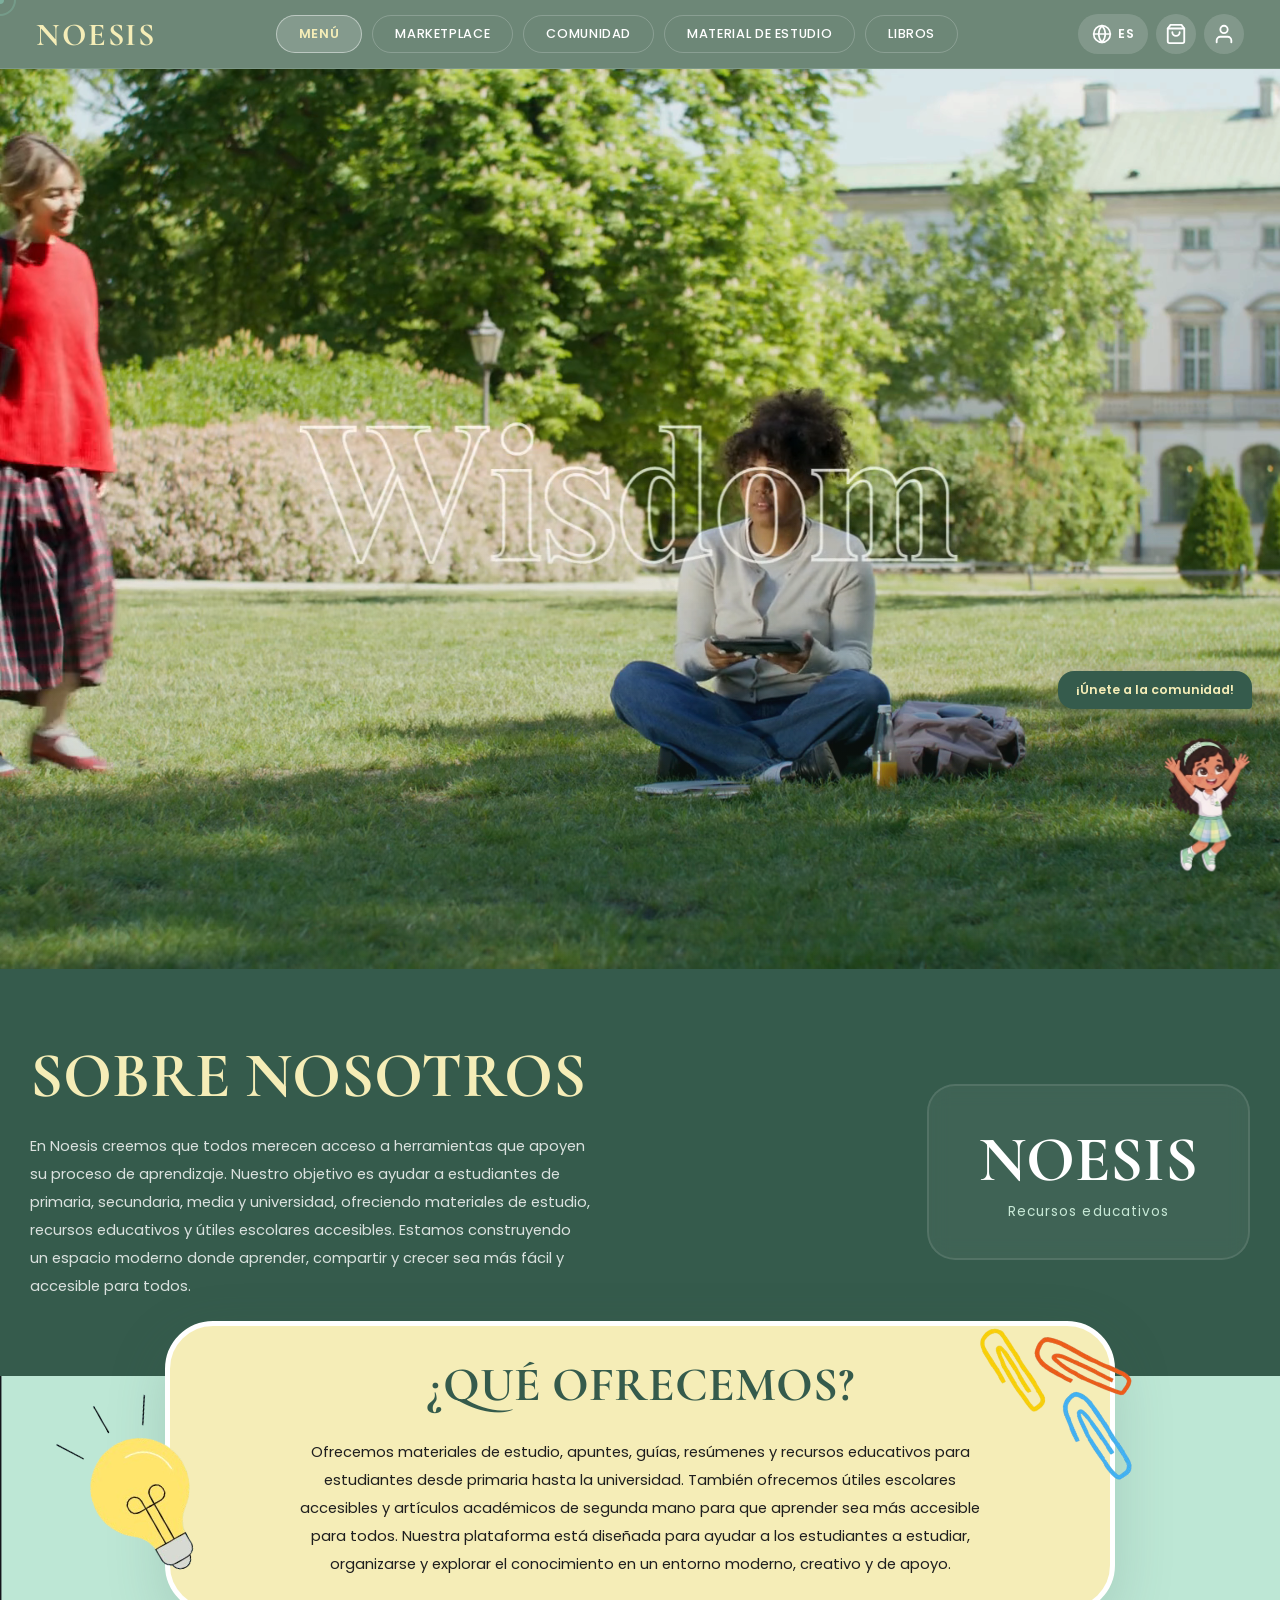
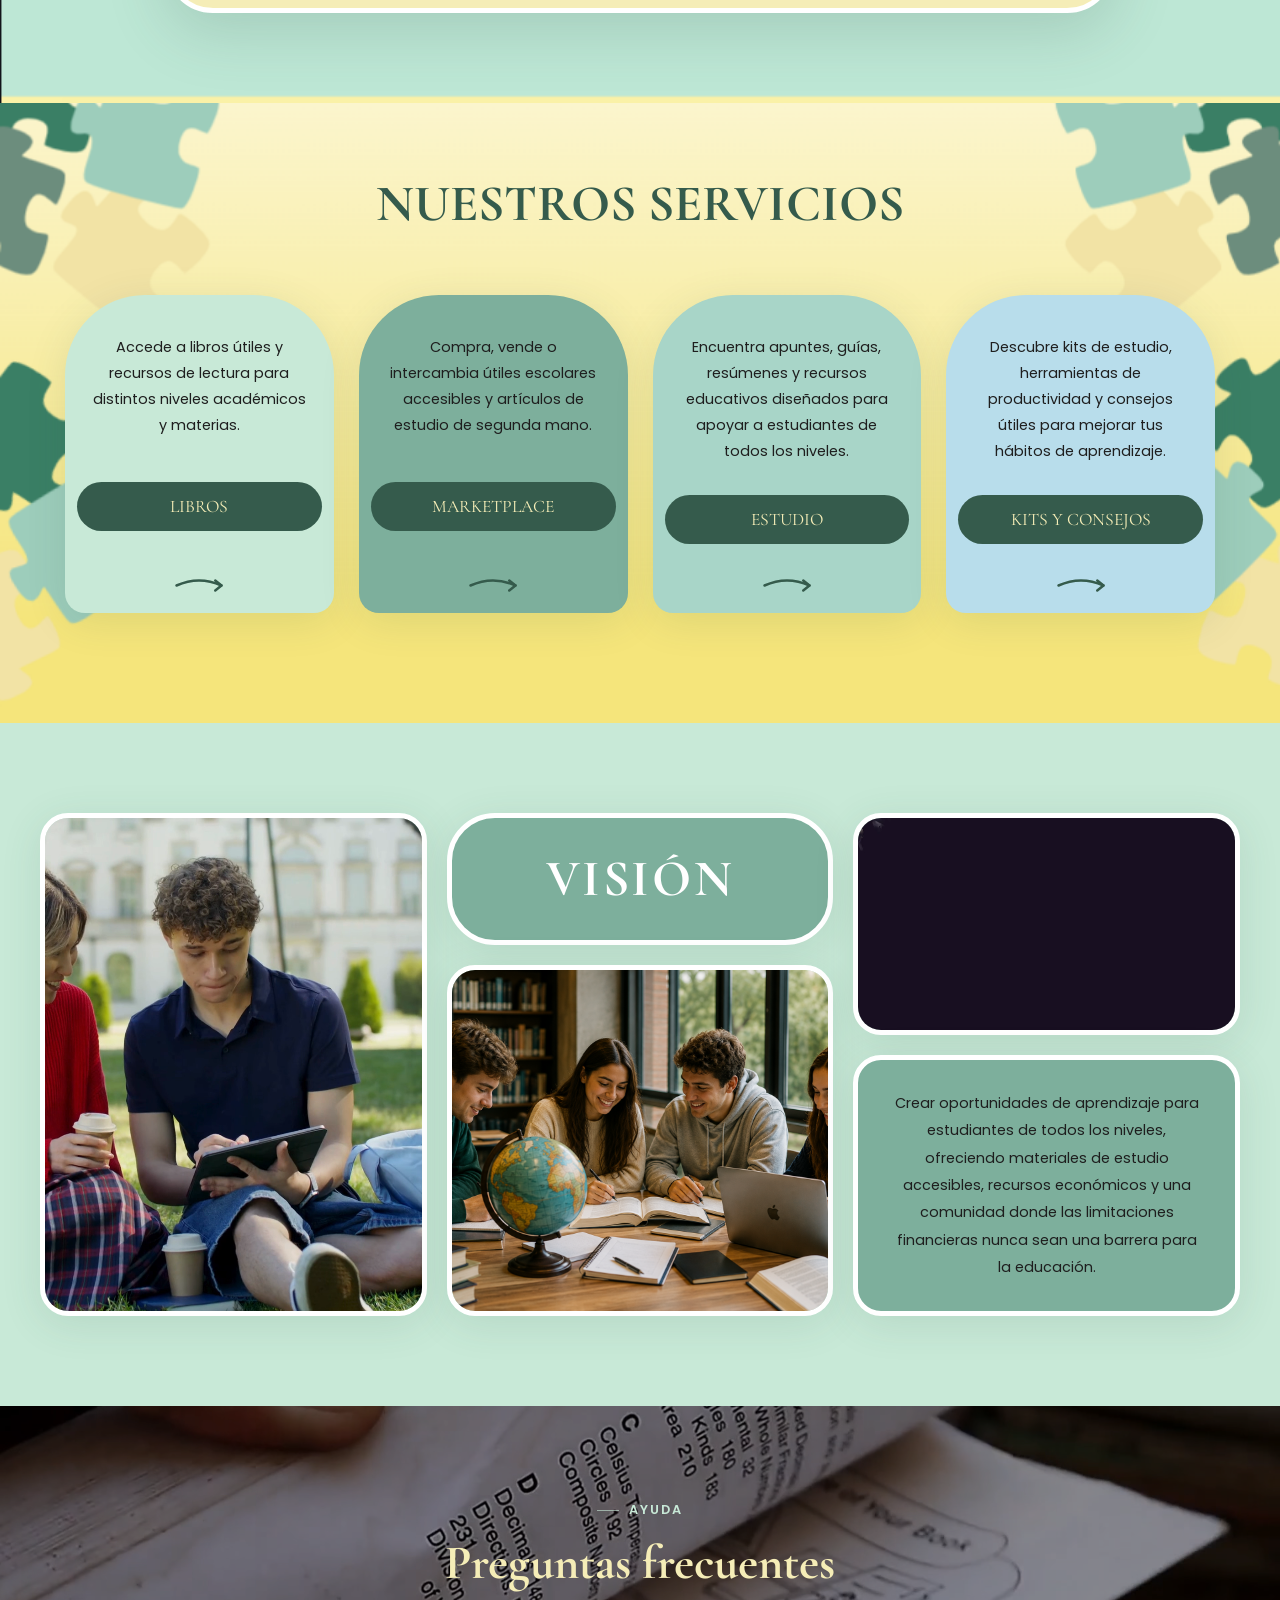
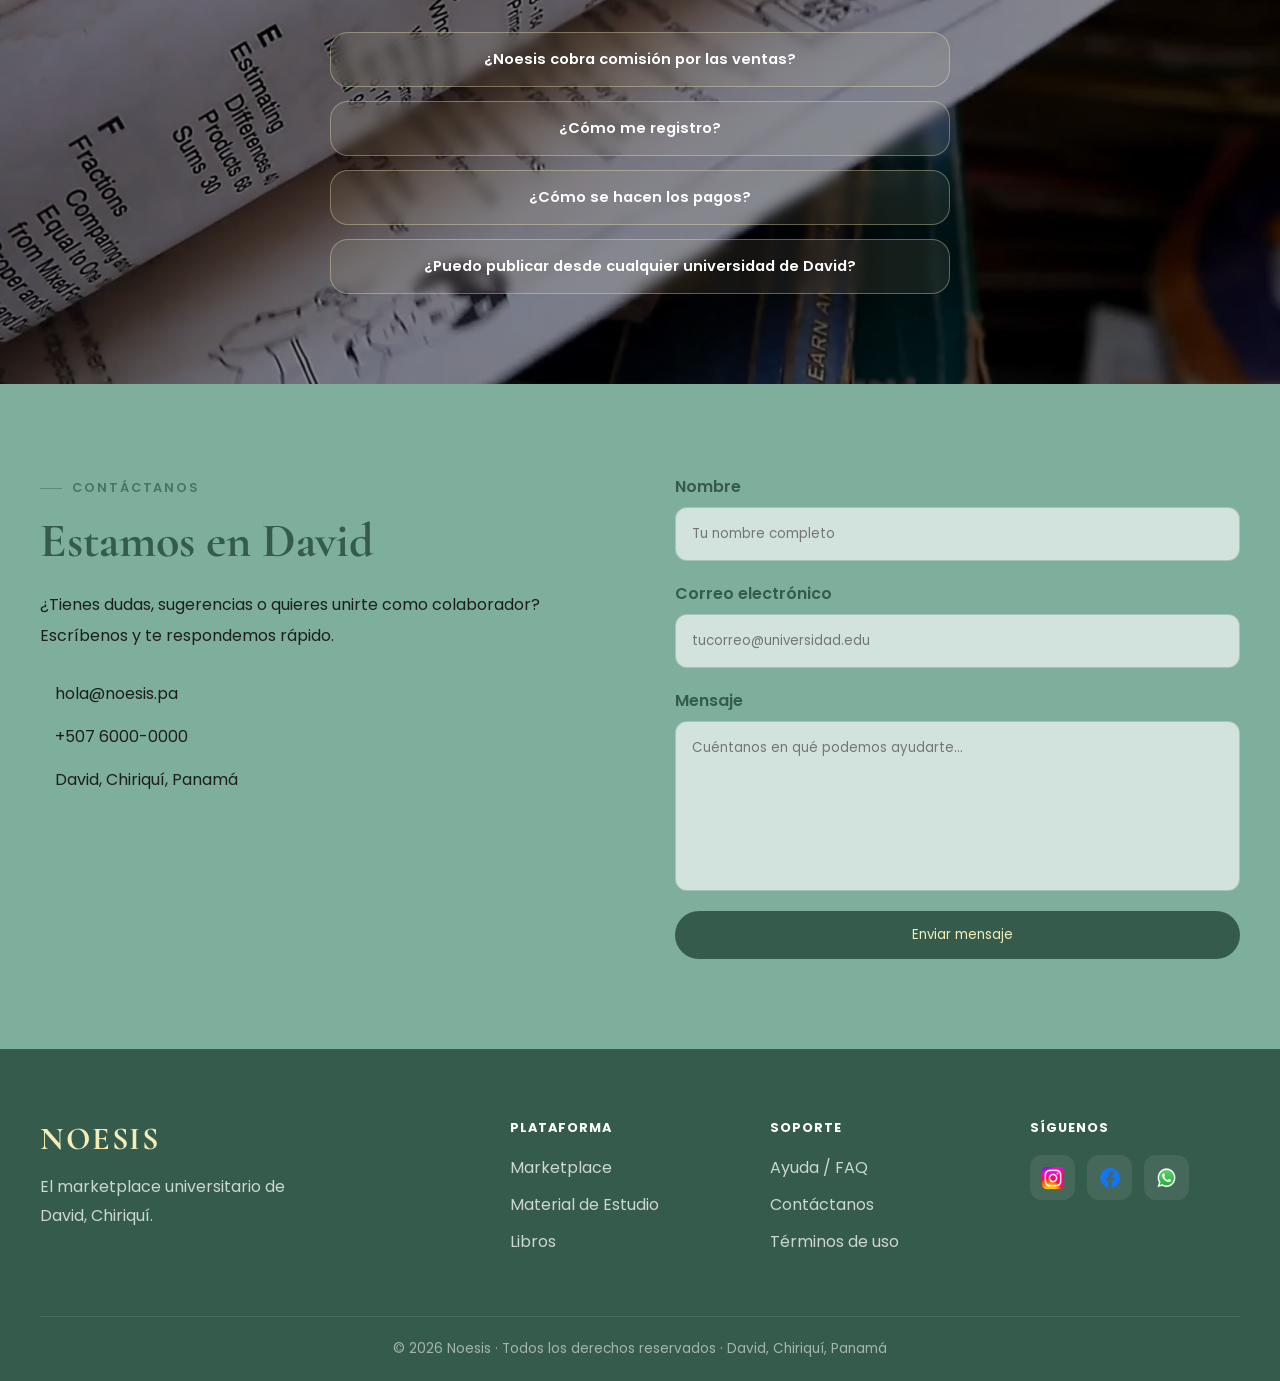
==== index.html @ 4f6de13a "Swap English and Spanish video sources in index.html" ====
<!DOCTYPE html>
<html lang="es">
<head>
<meta charset="utf-8"/>
<meta content="width=device-width, initial-scale=1.0" name="viewport"/>
<title>Noesis — Educational Resources</title>
<link rel="icon" type="image/png" href="IMG/favicon.png"/>
<link href="https://fonts.googleapis.com" rel="preconnect"/>
<link crossorigin="" href="https://fonts.gstatic.com" rel="preconnect"/>
<link href="https://fonts.googleapis.com/css2?family=Cormorant+Garamond:ital,wght@0,300;0,400;0,600;0,700;1,400&amp;family=Poppins:wght@300;400;500;600&amp;display=swap" rel="stylesheet"/>
<link href="index.css" rel="stylesheet"/>
<link rel="stylesheet" href="https://cdnjs.cloudflare.com/ajax/libs/font-awesome/6.5.0/css/all.min.css"/>
</head>
<body>
<!-- =============================================
CURSOR PERSONALIZADO (punto que sigue al mouse)
============================================= -->
<div class="cursor" id="cursor"></div>
<div class="cursor-follower" id="cursorFollower"></div>
<nav class="navbar" id="navbar">
<div class="nav-inner">
<div class="nav-logo">NOESIS</div>
<div class="nav-links" id="navLinks">
<a class="nav-link active" data-i18n="nav_menu" href="index.html">MENÚ</a>
<a class="nav-link" data-i18n="nav_market" href="marketplace.html">MARKETPLACE</a>
<a class="nav-link" data-i18n="nav_community" href="comunidad.html">COMUNIDAD</a>
<a class="nav-link" data-i18n="nav_Material" href="Study.html">MATERIAL DE ESTUDIO</a>
<a class="nav-link" data-i18n="nav_books" href="Books.html">LIBROS</a>
</div>
<div class="nav-icons">
<!-- Selector de idioma -->
<div class="lang-switcher" id="langSwitcher">
<button aria-expanded="false" aria-label="Seleccionar idioma" class="nav-icon-btn lang-btn" id="langBtn">
<svg fill="none" height="20" stroke="currentColor" stroke-linecap="round" stroke-linejoin="round" stroke-width="2" viewBox="0 0 24 24" width="20">
<circle cx="12" cy="12" r="10"></circle>
<line x1="2" x2="22" y1="12" y2="12"></line>
<path d="M12 2a15.3 15.3 0 0 1 4 10 15.3 15.3 0 0 1-4 10 15.3 15.3 0 0 1-4-10 15.3 15.3 0 0 1 4-10z"></path>
</svg>
<span id="langCurrent">ES</span>
</button>

<div class="lang-dropdown" id="langDropdown">
<button class="lang-option active" data-lang="es" type="button">🇪🇸 Español</button>
<button class="lang-option" data-lang="en" type="button">🇬🇧 English</button>
</div>
</div>
<div class="cart-switcher" id="cartSwitcher">
<button aria-expanded="false" aria-label="Cart" class="nav-icon-btn cart-btn" id="cartBtn">
<svg fill="none" height="22" stroke="currentColor" stroke-linecap="round" stroke-linejoin="round" stroke-width="2" viewbox="0 0 24 24" width="22"><path d="M6 2L3 6v14a2 2 0 002 2h14a2 2 0 002-2V6l-3-4z"></path><line x1="3" x2="21" y1="6" y2="6"></line><path d="M16 10a4 4 0 01-8 0"></path></svg>
<span class="cart-badge" id="cartBadge">0</span>
</button>
<div class="cart-dropdown" id="cartDropdown">
<div class="cart-header">
<h3 data-i18n="cart_title">Tu carrito</h3>
<button aria-label="Cerrar carrito" class="cart-close" id="cartClose" type="button">&times;</button>
</div>
<div class="cart-items" id="cartItems">
<!-- Ítems del carrito inyectados por JS -->
</div>
<div class="cart-empty" id="cartEmpty">
<img src="IMG/mascot-thinking.png" alt=""/>
<p data-i18n="cart_empty_msg">Tu carrito está vacío</p>
</div>
<div class="cart-footer" id="cartFooter">
<div class="cart-total-row">
<span data-i18n="cart_total">Total</span>
<span id="cartTotalAmount">B/. 0.00</span>
</div>
<button class="cart-checkout-btn" id="cartCheckoutBtn" type="button" data-i18n="cart_checkout">Finalizar compra</button>
<button class="cart-clear-btn" id="cartClearBtn" type="button" data-i18n="cart_clear">Vaciar carrito</button>
</div>
</div>
</div>
<a aria-label="User" class="nav-icon-btn" href="login.html" id="userNavBtn">
<svg fill="none" height="22" stroke="currentColor" stroke-linecap="round" stroke-linejoin="round" stroke-width="2" viewbox="0 0 24 24" width="22"><path d="M20 21v-2a4 4 0 00-4-4H8a4 4 0 00-4 4v2"></path><circle cx="12" cy="7" r="4"></circle></svg>
</a>
<button aria-label="Menu" aria-expanded="false" aria-controls="navLinks" class="hamburger" id="hamburger">
<span></span>
<span></span>
<span></span>
</button>
</div>
</div>
</nav>
<section class="hero">
<div class="hero-image-wrap">
<!-- Video de introducción del hero: cambia según el idioma activo.
     ES: usa el archivo indicado en data-video-es.
     EN: coloca aquí tu video en inglés (mismo tamaño/proporción)
         y reemplaza la ruta de data-video-en por su nombre real. -->
<video autoplay="" class="hero.img" loop="" muted="" playsinline="" id="heroVideo" data-video-es="VID/Noesis-intro-interfaz.webm" data-video-en="VID/Noesis-intro-interfaz-EN.webm">
<source id="heroVideoSource" src="VID/Noesis-intro-interfaz.webm" type="video/webm"/>
</video>
<div class="hero-overlay"></div>
</div>
</section>
<section class="about fade-in-section">
<div class="about-inner">
<div class="about-left">
<h2 class="about-title" data-i18n="about_title">ABOUT US</h2>
<p class="about-text" data-i18n="about_text">
          At Noesis, we believe everyone deserves access to tools that support their learning journey.
          Our goal is to help students from elementary, middle school, high school, and university by
          providing study materials, educational resources, and affordable school supplies. We are
          building a modern space where learning, sharing, and growing become easier and more
          accessible for everyone.
        </p>
</div>
<div class="about-right">
<div class="about-badge">
<span class="badge-logo">NOESIS</span>
<span class="badge-sub" data-i18n="about_badge_sub">Educational resources</span>
</div>
</div>
</div>
</section>
<section class="offer fade-in-section">
<div class="offer-card">
<img alt="FocoIndexPrincipal" class="offer-deco offer-deco--left" src="Foco.png"/>
<img alt="LibroIndexPrincipal" class="offer-deco offer-deco--right" src="Clips.png"/>
<h2 class="offer-title" data-i18n="offer_title">WHAT WE OFFER?</h2>
<p class="offer-text" data-i18n="offer_text">
        We offer study materials, notes, guides, summaries, and educational resources for students
        from elementary school to university. We also provide affordable school supplies and
        second-hand academic items to make learning more accessible for everyone. Our platform is
        designed to help students study, stay organized, and explore knowledge in a modern, creative,
        and supportive environment.
      </p>
</div>
</section>
<section class="services fade-in-section">
<img alt="" class="puzzle puzzle--left" src="icons/puzzle-left.png"/>
<img alt="" class="puzzle puzzle--right" src="icons/puzzle-right.png"/>
<h2 class="services-title" data-i18n="services_title">OUR SERVICES</h2>
<div class="services-grid">
<div class="service-card service-card--1">
<div class="service-body">
<p data-i18n="service1_text">Access useful books and reading resources for different academic levels and subjects.</p>
</div>
<div class="service-label" data-i18n="service1_label">BOOKS</div>
<div class="service-arrow">
<svg fill="none" viewbox="0 0 40 20" xmlns="http://www.w3.org/2000/svg">
<path d="M2 10 Q20 2 38 10" fill="none" stroke="#355B4C" stroke-linecap="round" stroke-width="2"></path>
<path d="M33 6 L38 10 L33 14" fill="none" stroke="#355B4C" stroke-linecap="round" stroke-linejoin="round" stroke-width="2"></path>
</svg>
</div>
</div>
<div class="service-card service-card--2">
<div class="service-body">
<p data-i18n="service2_text">Buy, sell, or exchange affordable school supplies and second-hand study items.</p>
</div>
<div class="service-label" data-i18n="service2_label">MARKET PLACE</div>
<div class="service-arrow">
<svg fill="none" viewbox="0 0 40 20" xmlns="http://www.w3.org/2000/svg">
<path d="M2 10 Q20 2 38 10" fill="none" stroke="#355B4C" stroke-linecap="round" stroke-width="2"></path>
<path d="M33 6 L38 10 L33 14" fill="none" stroke="#355B4C" stroke-linecap="round" stroke-linejoin="round" stroke-width="2"></path>
</svg>
</div>
</div>
<div class="service-card service-card--3">
<div class="service-body">
<p data-i18n="service3_text">Find notes, guides, summaries, and educational resources designed to support students at every level.</p>
</div>
<div class="service-label" data-i18n="service3_label">STUDY</div>
<div class="service-arrow">
<svg fill="none" viewbox="0 0 40 20" xmlns="http://www.w3.org/2000/svg">
<path d="M2 10 Q20 2 38 10" fill="none" stroke="#355B4C" stroke-linecap="round" stroke-width="2"></path>
<path d="M33 6 L38 10 L33 14" fill="none" stroke="#355B4C" stroke-linecap="round" stroke-linejoin="round" stroke-width="2"></path>
</svg>
</div>
</div>
<div class="service-card service-card--4">
<div class="service-body">
<p data-i18n="service4_text">Discover study kits, productivity tools, and helpful tips to improve learning habits.</p>
</div>
<div class="service-label" data-i18n="service4_label">KITS and TIPS</div>
<div class="service-arrow">
<svg fill="none" viewbox="0 0 40 20" xmlns="http://www.w3.org/2000/svg">
<path d="M2 10 Q20 2 38 10" fill="none" stroke="#355B4C" stroke-linecap="round" stroke-width="2"></path>
<path d="M33 6 L38 10 L33 14" fill="none" stroke="#355B4C" stroke-linecap="round" stroke-linejoin="round" stroke-width="2"></path>
</svg>
</div>
</div>
</div>
</section>
<section class="vision fade-in-section">
<div class="vision-collage">
<div class="vision-vid-left">
<video autoplay="" class="video-card" loop="" muted="" playsinline="">
<source src="VID/video1.webm" type="video/webm"/>
</video>
</div>
<div class="vision-center-col">
<div class="vision-label-box">
<span data-i18n="vision_label">VISION</span>
</div>
<div class="vision-img-center">
<img alt="Kids studying with a globe" src="IMG/img3.png"/>
</div>
</div>
<div class="vision-right-col">
<div class="vision-img-right">
<video autoplay="" loop="" muted="" playsinline="">
<source src="VID/video2.webm" type="video/webm"/>
</video>
</div>
<div class="vision-text-box">
<p data-i18n="vision_text">
            To create learning opportunities for students of all levels by providing accessible
            study materials, affordable resources, and a community where financial limitations
            never become a barrier to education.
          </p>
</div>
</div>
</div>
</section>
<!-- =============================================
     VIDEOS + FAQ
============================================= -->
<section class="faq-section" id="ayuda">
         <video class="faq-bg-video" autoplay muted loop playsinline>
        <source src="VID/Preguntas.webm" type="video/webm">
    </video>
<!-- FAQ -->
<div class="container">
<div class="faq-inner">
<div class="section-header">
<span class="section-tag" data-i18n="faq_tag">Ayuda</span>
<h2 class="section-title" data-i18n="faq_title">Preguntas frecuentes</h2>
</div>
<div class="faq-list">
<div class="faq-item">
<button aria-expanded="false" class="faq-q">
<span data-i18n="faq_q1">¿Noesis cobra comisión por las ventas?</span> <i class="ph ph-caret-down"></i>
</button>
<div class="faq-a">
<p data-i18n="faq_a1">No. Noesis es completamente gratuito para los estudiantes de David, Chiriquí. No cobramos ninguna comisión por ventas ni intercambios.</p>
</div>
</div>
<div class="faq-item">
<button aria-expanded="false" class="faq-q">
<span data-i18n="faq_q2">¿Cómo me registro?</span> <i class="ph ph-caret-down"></i>
</button>
<div class="faq-a">
<p data-i18n="faq_a2">Solo necesitas tu correo universitario o cédula para verificar que eres estudiante en David. El proceso toma menos de 2 minutos.</p>
</div>
</div>
<div class="faq-item">
<button aria-expanded="false" class="faq-q">
<span data-i18n="faq_q3">¿Cómo se hacen los pagos?</span> <i class="ph ph-caret-down"></i>
</button>
<div class="faq-a">
<p data-i18n="faq_a3">Los pagos se acuerdan directamente entre compradores y vendedores. Puedes pagar en efectivo al recoger el artículo en campus o usar Yappy/transferencia bancaria.</p>
</div>
</div>
<div class="faq-item">
<button aria-expanded="false" class="faq-q">
<span data-i18n="faq_q4">¿Puedo publicar desde cualquier universidad de David?</span> <i class="ph ph-caret-down"></i>
</button>
<div class="faq-a">
<p data-i18n="faq_a4">Sí. Noesis está abierto a estudiantes de la UTP, UNACHI, USMA, ISAE y demás universidades con sede en David, Chiriquí.</p>
</div>
</div>
</div>
</div>
</div>
</div>
</section>
<!-- =============================================
       CONTACTO — formulario de contacto
  ============================================= -->
<section class="contact-section" id="contacto">
<div class="container contact-inner">
<!-- Información de contacto -->
<div class="contact-info">
<span class="section-tag" data-i18n="contact_tag">Contáctanos</span>
<h2 class="section-title" data-i18n="contact_title">Estamos en David</h2>
<p data-i18n="contact_text">¿Tienes dudas, sugerencias o quieres unirte como colaborador?
           Escríbenos y te respondemos rápido.</p>
<ul class="contact-list">
<li><i class="ph ph-envelope"></i> hola@noesis.pa</li>
<li><i class="ph ph-whatsapp-logo"></i> +507 6000-0000</li>
<li><i class="ph ph-map-pin"></i> <span data-i18n="contact_location">David, Chiriquí, Panamá</span></li>
</ul>
</div>
<!-- Formulario de contacto -->
<form class="contact-form" id="contactForm" novalidate="">
<!-- Web3Forms: clave de acceso y configuración -->
<input type="hidden" name="access_key" value="69a7e688-58e1-4a83-8ed2-6c6c510f297d"/>
<input type="hidden" name="subject" value="Nuevo mensaje de contacto — Noesis"/>
<input type="checkbox" name="botcheck" class="hidden" style="display:none" tabindex="-1" autocomplete="off"/>
<div class="form-group">
<label data-i18n="form_name" for="nombre">Nombre</label>
<input id="nombre" name="nombre" placeholder="Tu nombre completo" required="" type="text"/>
</div>
<div class="form-group">
<label data-i18n="form_email" for="email">Correo electrónico</label>
<input id="email" name="email" placeholder="tucorreo@universidad.edu" required="" type="email"/>
</div>
<div class="form-group">
<label data-i18n="form_message" for="mensaje">Mensaje</label>
<textarea id="mensaje" name="mensaje" placeholder="Cuéntanos en qué podemos ayudarte..." required="" rows="4"></textarea>
</div>
<!-- Mensaje de éxito tras envío -->
<div class="form-success" id="formSuccess">
<i class="ph ph-check-circle"></i> <span data-i18n="form_success">¡Mensaje enviado! Te contactamos pronto.</span>
        </div>
<!-- Mensaje de error si el envío falla -->
<div class="form-error-msg" id="formErrorMsg">
<i class="ph ph-warning-circle"></i> <span data-i18n="form_error">No se pudo enviar el mensaje. Inténtalo de nuevo o escríbenos directamente a esauc.montenegro2027@fegrjdavid.superate.org</span>
        </div>
<button class="btn btn-primary btn-full" type="submit">
<i class="ph ph-paper-plane-tilt"></i> <span data-i18n="form_btn">Enviar mensaje</span>
        </button>
</form>
</div>
</section>
<footer class="footer">
<div class="footer-inner">
<!-- Logo y descripción breve -->
<div class="footer-brand">
<a class="nav-logo footer-logo" href="#">
<span class="logo-text">NOESIS</span>
</a>
<p data-i18n="footer_desc">El marketplace universitario de<br/>David, Chiriquí.</p>
</div>
<!-- Links rápidos del footer -->
<div class="footer-links">
<h4 data-i18n="footer_platform">Plataforma</h4>
<ul>
<li><a data-i18n="footer_marketplace" href="marketplace.html">Marketplace</a></li>
<li><a data-i18n="footer_material" href="Study.html">Material de Estudio</a></li>
<li><a data-i18n="footer_books" href="books.html">Libros</a></li>
</ul>
</div>
<div class="footer-links">
<h4 data-i18n="footer_support">Soporte</h4>
<ul>
<li><a data-i18n="footer_faq" href="#ayuda">Ayuda / FAQ</a></li>
<li><a data-i18n="footer_contact" href="#contacto">Contáctanos</a></li>
<li><a data-i18n="footer_terms" href="#">Términos de uso</a></li>
</ul>
</div>
<!-- Redes sociales -->
<div class="footer-social">
<h4 data-i18n="footer_follow">Síguenos</h4>
<div class="social-icons">
<a href="https://instagram.com">
<img alt="Instagram" src="IMG/instagram.webp"/>
</a>
<a href="https://facebook.com">
<img alt="Facebook" src="IMG/Facebook.png"/>
</a>
<a href="https://wa.me/50760000000">
<img alt="WhatsApp" src="IMG/WhatsApp.png"/>
</a>
</div>
</div>
</div>
<!-- Línea de copyright -->
<div class="footer-bottom">
<p data-i18n="footer_copyright">© 2026 Noesis · Todos los derechos reservados · David, Chiriquí, Panamá</p>
</div>
</footer>
<!-- Toast global para notificaciones del carrito -->
<div class="toast toast-global" id="globalToast"></div>

<!-- Script de interactividad externo -->
<script src="index.js"></script>
<script src="mascot-widget.js"></script>
</body>
</html>
---- index.css ----
/* =====================================================
   NOESIS
   style.css
   Versión unificada
===================================================== */

/* ==========================
   RESET
========================== */

*,
*::before,
*::after{
    margin:0;
    padding:0;
    box-sizing:border-box;
}

/* ==========================
   VARIABLES
========================== */

:root{

    --green-dark:#355B4C;
    --green-mid:#7DAF9C;
    --green-pastel:#C8E9D7;

    --blue-pastel:#B8DDEB;

    --yellow:#F5EDB7;
    --cream:#FFFBEA;

    --text:#1E1E1E;
    --white:#ffffff;

    --font-title:'Cormorant Garamond', serif;
    --font-body:'Poppins', sans-serif;

    --radius-sm:16px;
    --radius-md:28px;
    --radius-lg:48px;

    --shadow-soft:
        0 8px 40px rgba(53,91,76,.12);

    --shadow:
        0 20px 60px rgba(53,91,76,.18);

    --transition:.35s cubic-bezier(.4,0,.2,1);

}

/* ==========================
   GENERAL
========================== */

html{

    scroll-behavior:smooth;
    font-size:16px;

}

body{

    font-family:var(--font-body);
    background:var(--cream);
    color:var(--text);
    overflow-x:hidden;

}

/* ==========================
   TRANSICIÓN ENTRE PÁGINAS
   Evita el "salto" visual al navegar de index.html a
   marketplace.html y viceversa: la página entra con un
   fundido suave y sale igual antes de cargar la siguiente
   (ver el bloque de JS "TRANSICIÓN SUAVE AL NAVEGAR").
========================== */

@keyframes pageFadeIn{
    from{ opacity:0; }
    to{ opacity:1; }
}

body{
    animation: pageFadeIn .4s ease both;
}

body.page-leaving{
    opacity:0;
    transition: opacity .22s ease;
}

@media (prefers-reduced-motion: reduce){
    body{ animation:none; }
    body.page-leaving{ transition:none; }
}

/* ==========================
   CURSOR
========================== */

.cursor{

    width:8px;
    height:8px;

    border-radius:50%;

    background:var(--green-mid);

    position:fixed;

    left:0;
    top:0;

    transform:translate(-50%,-50%);

    z-index:9999;

    pointer-events:none;

}

.cursor-follower{

    width:32px;
    height:32px;

    border-radius:50%;

    border:2px solid rgba(125,175,156,.5);

    position:fixed;

    left:0;
    top:0;

    transform:translate(-50%,-50%);

    z-index:9998;

    pointer-events:none;

    transition:
    width .3s,
    height .3s,
    transform .12s;

}

/* ==========================
   NAVBAR
========================== */

.navbar{

    position:sticky;
    top:0;

    z-index:1000;

    padding:14px 36px;

    backdrop-filter:blur(14px);

    background:rgba(53,91,76,.72);

    border-bottom:
    1px solid rgba(200,233,215,.18);

    transition: padding .3s ease, background .3s ease, box-shadow .3s ease;

}

.navbar.scrolled{

    background:rgba(53,91,76,.94);

    padding:10px 36px;

    box-shadow:
    0 4px 24px rgba(53,91,76,.22);

}

.nav-inner{

    max-width:1280px;

    margin:auto;

    display:flex;

    justify-content:space-between;

    align-items:center;

    gap:20px;

}

.nav-logo{

    font-family:var(--font-title);

    font-size:2rem;

    color:var(--yellow);

    font-weight:700;

    letter-spacing:.05em;

}

.nav-links{

    display:flex;

    align-items:center;

    justify-content:center;

    flex:1;

    flex-wrap:wrap;

    gap:10px;

}

.nav-link{

    display:inline-block;

    text-decoration:none;

    color:white;

    padding:9px 22px;

    border-radius:50px;

    border:
    1px solid rgba(255,255,255,.2);

    background:transparent;

    font-size:.8rem;

    font-weight:500;

    letter-spacing:.05em;

    transition:.3s ease;

}

.nav-link:hover{

    background:rgba(255,255,255,.12);

    border-color:rgba(255,255,255,.4);

    color:var(--yellow);

    transform:translateY(-2px);

}

/* Enlace de la página actual (se marca manualmente con class="nav-link active") */
.nav-link.active{

    background:rgba(255,255,255,.16);

    border-color:rgba(255,255,255,.45);

    color:var(--yellow);

    font-weight:600;

}

.nav-icons{

    display:flex;

    align-items:center;

    gap:8px;

}

.nav-icon-btn{

    width:40px;
    height:40px;

    border-radius:50%;

    border:none;

    cursor:pointer;

    background:rgba(255,255,255,.15);

    color:white;

    display:flex;

    align-items:center;

    justify-content:center;

    transition:.3s;

    flex-shrink:0; /* que los círculos no se aplasten cuando el espacio aprieta */

}

.nav-icon-btn:hover{

    transform:translateY(-3px);

    background:rgba(255,255,255,.28);

}

/* =====================================================
   HAMBURGUESA (menú móvil) — BLOQUE REUTILIZABLE
   Este es el bloque "maestro": Books.css y comunidad.css
   ya traen su propia copia (se cargan después de este
   archivo y lo pisan), pero index.html depende
   directamente de esto, así que se corrige aquí también
   para que quede igual en todas las páginas.
   Solo necesita que existan #navbar, #hamburger y
   #navLinks en el HTML — el overlay lo crea index.js solo.
===================================================== */

.hamburger{
    display:none;
    flex-direction:column;
    justify-content:center;
    align-items:center;
    gap:5px;
    width:44px;   /* objetivo táctil mínimo recomendado (44x44) */
    height:44px;
    border:none;
    background:none;
    cursor:pointer;
    padding:6px;
    flex-shrink:0;
    z-index:1201; /* por encima del panel para poder cerrarlo tocando la X */
}

.hamburger span{

    width:24px;
    height:2px;

    background:white;

    border-radius:2px;

    transition:.35s ease;

}

.hamburger.active span:nth-child(1){
    transform:translateY(7px) rotate(45deg);
}

.hamburger.active span:nth-child(2){
    opacity:0;
    transform:scaleX(0);
}

.hamburger.active span:nth-child(3){
    transform:translateY(-7px) rotate(-45deg);
}

/* Fondo oscuro detrás del panel — lo inyecta index.js */
.nav-overlay{
    display:none;
    position:fixed;
    inset:0;
    background:rgba(20,32,26,.45);
    backdrop-filter:blur(2px);
    z-index:9999;
    opacity:0;
    transition:opacity .3s ease;
}

.nav-overlay.open{
    display:block;
    opacity:1;
}

body.nav-open{
    overflow:hidden;
}

/* Cuando el menú móvil está abierto, el navbar necesita un z-index
   muy alto para que su stacking context (que contiene al panel
   .nav-links position:fixed) quede por encima de TODAS las
   secciones de contenido (hero, services, etc.) que puedan tener
   position:relative y crear sus propios stacking contexts. */
body.nav-open .navbar{
    z-index:10000;
    backdrop-filter:none;
    -webkit-backdrop-filter:none;
    background:rgba(53,91,76,.98);
}

/* ==========================
   SELECTOR DE IDIOMA (ES / EN)
========================== */

.lang-switcher{

    position:relative;

}

.lang-btn{

    width:auto;

    padding:0 14px;

    gap:6px;

    font-family:var(--font-body);

    font-size:.78rem;

    font-weight:600;

    letter-spacing:.03em;

    border-radius:50px;

}

.lang-btn svg{

    flex-shrink:0;

}

.lang-dropdown{

    position:absolute;

    top:calc(100% + 12px);

    right:0;

    min-width:160px;

    background:var(--cream);

    border-radius:var(--radius-sm);

    overflow:hidden;

    box-shadow:var(--shadow);

    border:1px solid rgba(53,91,76,.10);

    opacity:0;

    visibility:hidden;

    transform:translateY(-8px);

    transition:opacity .25s ease, transform .25s ease, visibility .25s ease;

    z-index:1200;

}

.lang-dropdown.open{

    opacity:1;

    visibility:visible;

    transform:translateY(0);

}

.lang-option{

    display:block;

    width:100%;

    text-align:left;

    padding:12px 18px;

    background:none;

    border:none;

    cursor:pointer;

    font-family:var(--font-body);

    font-size:.85rem;

    color:var(--text);

    transition:background .2s ease, color .2s ease;

}

.lang-option:hover{

    background:var(--green-pastel);

}

.lang-option.active{

    font-weight:600;

    color:var(--green-dark);

    background:var(--green-pastel);

}

/* ==========================
   HERO
========================== */

.hero{

    width:100%;

    background:var(--green-dark);

    overflow:hidden;

}

.hero-image-wrap{

    position:relative;

    width:100%;

    height:100vh;

    overflow:hidden;

}

.hero-image-wrap video{

    width:100%;

    height:100%;

    object-fit:cover;

}

.hero-overlay{

    position:absolute;

    inset:0;

    background:

    linear-gradient(

        to bottom,

        transparent 45%,

        rgba(53,91,76,.28)

    );

}

/* =====================================================
   ABOUT
===================================================== */

.about{

    background:var(--green-dark);

    padding:75px 30px 75px;

}

.about-inner{

    max-width:1280px;

    margin:auto;

    display:grid;

    grid-template-columns:1fr auto;

    gap:60px;

    align-items:center;

}

.about-title{

    font-family:var(--font-title);

    font-size:clamp(2.5rem,5vw,4rem);

    color:var(--yellow);

    margin-bottom:25px;

    line-height:1;

}

.about-text{

    max-width:560px;

    line-height:1.9;

    color:rgba(255,255,255,.82);

    font-size:.92rem;

}

.about-badge{

    padding:35px 50px;

    border-radius:var(--radius-md);

    background:rgba(255,255,255,.05);

    border:2px solid rgba(255,255,255,.10);

    backdrop-filter:blur(10px);

    text-align:center;

}

.badge-logo{

    display:block;

    font-family:var(--font-title);

    font-size:4rem;

    color:white;

    font-weight:700;

}

.badge-sub{

    margin-top:10px;

    color:var(--green-pastel);

    letter-spacing:.08em;

    font-size:.85rem;

}

/* =====================================================
   OFFER
===================================================== */

.offer{
    position: relative;

    background-color: var(--green-pastel);
    background-image: url("IMG/Offers.png");
    background-size: cover;
    background-position: center;
    background-repeat: no-repeat;

    padding: 0 40px 90px;
}

.offer-card{

    position:relative;

    max-width:950px;

    margin:auto;
    margin-bottom:-55px;

    transform:translateY(-55px);

    background:var(--yellow);

    border-radius:var(--radius-lg);

    padding:30px 30px;

    text-align:center;

    box-shadow:var(--shadow);

    border: 5px solid white;

    transition:.35s;

}

.offer-card:hover{

    transform:translateY(-60px);

    box-shadow:

    0 30px 80px rgba(53,91,76,.22);

}

.offer-title{

    font-family:var(--font-title);

    font-size:clamp(2rem,4vw,3rem);

    color:var(--green-dark);

    margin-bottom:25px;

}

.offer-text{

    max-width:700px;

    margin:auto;

    line-height:1.9;

    font-size:.92rem;

}

/* imágenes decorativas */

.offer-deco{

    position:absolute;

    object-fit:cover;

    border-radius:30px;

    transition:transform .5s cubic-bezier(.4,0,.2,1);

}

.offer-deco--left{

    left:-140px;

    bottom:20px;

    width:205px;

    transform:rotate(-10deg);

}

.offer-deco--right{

    right:-110px;

    top:-55px;

    width:350px;

    transform:rotate(8deg);

}

/* Al pasar el mouse cada decoración conserva su giro y crece un poco */

.offer-card:hover .offer-deco--left{

    transform:rotate(-14deg) scale(1.05) translateY(-4px);

}

.offer-card:hover .offer-deco--right{

    transform:rotate(12deg) scale(1.05) translateY(-4px);

}

/* =====================================================
   SERVICES
===================================================== */

.services{

    position:relative;

    overflow:hidden;
    background-color: var(--cream);
    background-image: url("IMG/Services.png");
    background-size: cover;
    background-position: center;
    background-repeat: no-repeat;

    min-height: 500px;
    padding:70px 40px 110px;

}

.services-title{

    text-align:center;

    margin-bottom:60px;

    font-family:var(--font-title);

    font-size:clamp(2rem,5vw,3.2rem);

    color:var(--green-dark);

}

.services-grid{

    max-width:1150px;

    margin:auto;

    display:grid;

    grid-template-columns:repeat(4,1fr);

    gap:25px;

}

.service-card{

    display:flex;

    flex-direction:column;

    justify-content:space-between;

    overflow:hidden;

    border-radius:80px 80px 20px 20px;

    transition:.35s;

    box-shadow:var(--shadow-soft);

}

.service-card:hover{

    transform:translateY(-10px);

    box-shadow:var(--shadow);

}

.service-card--1{

    background:var(--green-pastel);

}

.service-card--2{

    background:var(--green-mid);

}

.service-card--3{

    background:#A8D5C8;

}

.service-card--4{

    background:var(--blue-pastel);

}

.service-body{

    padding:40px 25px 30px;

}

.service-body p{

    text-align:center;

    line-height:1.8;

    font-size:.9rem;

}

.service-label{

    margin:0 12px 14px;

    padding:14px;

    border-radius:50px;

    background:var(--green-dark);

    color:var(--yellow);

    font-family:var(--font-title);

    font-size:1.1rem;

    text-align:center;

    transition:.3s;

}

.service-card:hover .service-label{

    background:#2a4a3c;

}

.service-arrow{

    display:flex;

    justify-content:center;

    padding:15px;

}

.service-arrow svg{

    width:50px;

}

/* piezas decorativas */

.puzzle{

    position:absolute;

    width:170px;

    opacity:.9;

    pointer-events:none;

}

.puzzle--left{

    left:-20px;

    top:40px;

}

.puzzle--right{

    right:-20px;

    top:40px;

}

/* =====================================================
   VISION
===================================================== */

.vision{

    background:var(--green-pastel);

    padding:90px 40px;

}

.vision-collage{

    max-width:1280px;

    margin:auto;

    display:grid;

    grid-template-columns:1fr 1fr 1fr;

    gap:20px;

    align-items:stretch;

}

/* -------- Columna izquierda -------- */

.vision-vid-left{

    display:flex;

    flex-direction:column;

    gap:20px;

    border-radius:var(--radius-md);

    overflow:hidden;

    border:5px solid white;

    box-shadow:var(--shadow-soft);

}

.vision-vid-left video{

    width:100%;

    height:100%;

    object-fit:cover;

    display:block;

}

/* -------- Columna central -------- */

.vision-center-col{

    display:flex;

    flex-direction:column;

    gap:20px;

}

.vision-label-box{

    background:var(--green-mid);

    padding:30px;

    text-align:center;

    border-radius:var(--radius-lg);

    border:5px solid white;

    box-shadow:var(--shadow-soft);

}

.vision-label-box span{

    font-family:var(--font-title);

    font-size:clamp(2rem,4vw,3.3rem);

    color:white;

    font-weight:700;

    letter-spacing:.05em;

}

.vision-img-center{

    flex:1;

    overflow:hidden;

    border-radius:var(--radius-md);

    border:5px solid white;

    box-shadow:var(--shadow-soft);

}

.vision-img-center img{

    width:100%;

    height:100%;

    object-fit:cover;

    display:block;

}

/* -------- Columna derecha -------- */

.vision-right-col{

    display:flex;

    flex-direction:column;

    gap:20px;

}

.vision-img-right{

    flex:1;

    overflow:hidden;

    border-radius:var(--radius-md);

    border:5px solid white;

    box-shadow:var(--shadow-soft);

}

.vision-img-right video{

    width:100%;

    height:100%;

    object-fit:cover;

}

.vision-text-box{

    background:var(--green-mid);

    padding:30px;

    border-radius:var(--radius-md);

    border:5px solid white;

    box-shadow:var(--shadow-soft);

}

.vision-text-box p{

    text-align:center;

    line-height:1.9;

    font-size:.9rem;

    color:var(--text);

}

/* =====================================================
   FAQ
===================================================== */

.faq-section{

   position: relative;
    overflow: hidden;
    padding: 90px 40px;
    background: transparent;
}
/* Video de fondo */
.faq-bg-video{
    position: absolute;
    top: 0;
    left: 0;
    width: 100%;
    height: 100%;
    object-fit: cover;
    z-index: 0;
}

/* Capa oscura encima del video */
.faq-section::before{
    content: "";
    position: absolute;
    inset: 0;
    background: rgba(0,0,0,.45);
    z-index: 1;
}

/* Todo el contenido encima del video */
.faq-section .container{
    position: relative;
    z-index: 2;
}


.faq-container{
 max-width:1000px;
 margin:0 auto;

}

/* Videos laterales */

.faq-videos-wrapper {
  display: flex;
  align-items: center;
  gap: 2rem;
  max-width: 1200px;
  margin: 0 auto;
  padding: 0 2rem;
}

.faq-video {
  flex: 0 0 220px;
  border-radius: 16px;
  overflow: hidden;
}

.faq-video video {
  width: 100%;
  height: 420px;
  object-fit: cover;
  border-radius: 16px;
  display: block;
}

/* Centro */

.faq-inner{

    width:100%;
    text-align:center;

}

.section-tag{

    display:inline-block;

    margin-bottom:15px;

    color:var(--green-pastel);

    text-transform:uppercase;

    letter-spacing:.15em;

    font-size:.8rem;

    font-weight:600;

}

.section-title{

    font-family:var(--font-title);

    font-size:clamp(2rem,5vw,3rem);

    color:var(--yellow);

    margin-bottom:40px;

}

.faq-list{

    max-width:620px;
    margin:0 auto;
    display:flex;
    flex-direction:column;
    align-items:center;
    gap:14px;

}

.faq-item{

    width:100%;

    background:rgba(245,237,183,.08);

    border:1px solid rgba(245,237,183,.35);

    border-radius:18px;

    overflow:hidden;

    backdrop-filter:blur(6px);

    -webkit-backdrop-filter:blur(6px);

    transition:.3s;

}

.faq-item.open{

    border-color:rgba(245,237,183,.7);

    background:rgba(245,237,183,.13);

}

.faq-q{

    width:100%;
    background:none;
    border:none;
    cursor:pointer;
    padding:16px 44px;
    display:flex;
    justify-content:center; /* centra horizontalmente */
    align-items:center;
    text-align:center; /* centra el texto */
    color:white;
    font-size:.92rem;
    font-weight:600;
    transition:.3s;
    position:relative;

}

.faq-q:hover{

    color:var(--yellow);

}

.faq-q i,

.faq-q svg,

.faq-q .ph{

    transition:.35s;
    position: absolute;
    right: 28px;

}

.faq-item.open .faq-q i,

.faq-item.open .faq-q svg,

.faq-item.open .faq-q .ph{

    transform:rotate(180deg);

}

.faq-a{

    max-height:0;

    overflow:hidden;

    transition:max-height .45s ease;

}

.faq-item.open .faq-a{

    max-height:250px;

}

.faq-a p{

    padding:0 24px 20px;

    line-height:1.7;

    text-align:center;

    color:rgba(255,255,255,.75);

}

/* =====================================================
   BOTONES
===================================================== */

.btn{

    display:inline-flex;

    align-items:center;

    justify-content:center;

    gap:10px;

    padding:14px 28px;

    border:none;

    border-radius:50px;

    cursor:pointer;

    text-decoration:none;

    transition:.3s;

    font-family:var(--font-body);

}

.btn-primary{

    background:var(--green-dark);

    color:var(--yellow);

}

.btn-primary:hover{

    background:#2a4a3c;

    transform:translateY(-3px);

}

/* =====================================================
   ANIMACIONES
===================================================== */

.fade-in-section{

    opacity:0;

    transform:translateY(35px);

    transition:

        opacity .8s ease,

        transform .8s ease;

}

.fade-in-section.visible{

    opacity:1;

    transform:translateY(0);

}

/* Animación flotante */

@keyframes floating{

    0%{

        transform:translateY(0px);

    }

    50%{

        transform:translateY(-10px);

    }

    100%{

        transform:translateY(0px);

    }

}

.offer-deco,

.puzzle{

    animation:floating 6s ease-in-out infinite;

}

/* Transiciones generales */

img,
video,
button,
a{

    transition:all .35s ease;

}

/* =====================================================
   CONTACTO
===================================================== */

.contact-section{

    background:var(--green-mid);

    padding:90px 40px;

}

.container{

    max-width:1280px;

    margin:auto;

}

.contact-inner{

    display:grid;

    grid-template-columns:1fr 1fr;

    gap:70px;

    align-items:flex-start;

}

.contact-info .section-title{

    color:var(--green-dark);

    margin-bottom:20px;

}

.contact-info .section-tag{

    color:var(--green-dark);

    opacity:.7;

}

.contact-info p{

    margin-bottom:30px;

    line-height:1.9;

}

.contact-list{

    list-style:none;

    display:flex;

    flex-direction:column;

    gap:18px;

}

.contact-list li{

    display:flex;

    align-items:center;

    gap:15px;

}

.contact-form{

    display:flex;

    flex-direction:column;

    gap:20px;

}

.form-group{

    display:flex;

    flex-direction:column;

    gap:8px;

}

.form-group label{

    font-weight:600;

    color:var(--green-dark);

}

.form-group input,

.form-group textarea{

    padding:16px;

    border-radius:12px;

    border:1px solid rgba(53,91,76,.25);

    background:rgba(255,255,255,.65);

    font-family:var(--font-body);

    transition:.3s;

    resize:none;

}

.form-group textarea{

    min-height:170px;

}

.form-group input:focus,

.form-group textarea:focus{

    outline:none;

    border-color:var(--green-dark);

    background:white;

    box-shadow:

    0 0 0 3px rgba(53,91,76,.12);

}

.btn-full{

    width:100%;

}

.form-success{

    display:none;

}

.form-success.visible{

    display:flex;

    align-items:center;

    gap:10px;

    padding:15px;

    border-radius:12px;

    background:rgba(53,91,76,.12);

}

.form-error-msg{

    display:none;

}

.form-error-msg.visible{

    display:flex;

    align-items:center;

    gap:10px;

    padding:15px;

    border-radius:12px;

    background:rgba(180,83,75,.12);

    color:#B4534B;

}

/* =====================================================
   FOOTER
===================================================== */

.footer{

    background:var(--green-dark);

    padding:70px 40px 0;

}

.footer-inner{

    max-width:1280px;

    margin:auto;

    display:grid;

    grid-template-columns:2fr 1fr 1fr 1fr;

    gap:50px;

    padding-bottom:50px;

}

.footer-logo{

    font-family:var(--font-title);

    color:var(--yellow);

    font-size:2rem;

    text-decoration:none;

}

.footer-brand p{

    margin-top:15px;

    line-height:1.8;

    color:rgba(255,255,255,.75);

}

.footer-links h4,

.footer-social h4{

    color:white;

    margin-bottom:18px;

    text-transform:uppercase;

    font-size:.8rem;

    letter-spacing:.08em;

}

.footer-links ul{

    list-style:none;

}

.footer-links li{

    margin-bottom:12px;

}

.footer-links a{

    color:rgba(255,255,255,.75);

    text-decoration:none;

    transition:.3s;

}

.footer-links a:hover{

    color:var(--yellow);

    padding-left:5px;

}

/* Redes */

.social-icons{

    display:flex;

    gap:12px;

}

.social-icons a{

    width:45px;

    height:45px;

    display:flex;

    justify-content:center;

    align-items:center;

    border-radius:12px;

    background:rgba(255,255,255,.08);

    transition:.3s;

}

.social-icons a:hover{

    transform:translateY(-5px);

    background:rgba(255,255,255,.18);

}

/* Si usas imágenes */

.social-icons img{

    width:22px;

    height:22px;

    object-fit:contain;

}

/* Copyright */

.footer-bottom{

    border-top:

    1px solid rgba(255,255,255,.10);

    text-align:center;

    padding:22px;

}

.footer-bottom p{

    color:rgba(255,255,255,.55);

    font-size:.85rem;

}

/* =====================================================
   RESPONSIVE
===================================================== */

@media(max-width:1200px){

    .offer-deco{

        display:none;

    }

    .services-grid{

        grid-template-columns:repeat(2,1fr);

    }

}

/* Tablets */

@media(max-width:992px){

    .about-inner{

        grid-template-columns:1fr;

        text-align:center;

    }

    .about-text{

        margin:auto;

    }

    .vision-collage{

        grid-template-columns:1fr;

    }

    .vision-right-col{

        flex-direction:column;

    }

    .faq-container{

        grid-template-columns:1fr;

    }

    .faq-video{

        max-width:450px;

        margin:auto;

    }

    .contact-inner{

        grid-template-columns:1fr;

    }

    .footer-inner{

        grid-template-columns:1fr 1fr;

    }

}

/* Menú móvil — un solo breakpoint (1024px) para tablets y
   celulares, así no queda un rango raro entre 768-1024px
   donde los 5 enlaces se amontonan en tablets (iPad, etc.).
   Si agregas más enlaces al nav y vuelve a apretar en
   monitores normales, sube este número. */
@media (max-width:1024px){

    /* En móvil quitamos backdrop-filter del navbar para que no cree
       un containing block que atrape al panel .nav-links (position:fixed).
       El fondo sólido (.scrolled o el base) compensa visualmente. */
    .navbar{
        backdrop-filter:none;
        -webkit-backdrop-filter:none;
        background:rgba(53,91,76,.94);
    }

    .nav-links{
        display:flex;
        position:fixed;
        top:var(--navbar-h, 70px);
        left:0;
        right:0;
        bottom:0;
        z-index:1200;
        background:rgba(29,48,40,.98);
        flex-direction:column;
        flex-wrap:nowrap;        /* pisa el wrap de la regla base — sin esto los enlaces parpadean en fila horizontal al abrir por primera vez */
        align-items:stretch;
        padding:25px clamp(20px, 6vw, 40px);
        gap:10px;
        overflow-y:auto;
        -webkit-overflow-scrolling:touch;

        transform:translateY(-12px);
        opacity:0;
        visibility:hidden;
        pointer-events:none;
        /* SIN transition aquí: así al cargar la página no se ve un
           flash del panel animándose a hidden. La transición solo
           vive en .nav-links.open (abrir) y se hereda al quitar
           .open (cerrar), porque el navegador ejecuta la transición
           declarada en el estado de SALIDA, no el de llegada. */
    }

    .nav-links.open{
        transform:translateY(0);
        opacity:1;
        visibility:visible;
        pointer-events:auto;
        /* La transición vive aquí: al AÑADIR .open el browser la
           lee y anima la apertura; al QUITAR .open el browser
           ejecuta la transición que estaba vigente justo antes de
           quitarla, así que el cierre también anima (no es
           instantáneo). Resultado: apertura y cierre suaves, pero
           sin flash en la primera carga de la página. */
        transition:opacity .28s ease, transform .28s ease, visibility 0s linear 0s;
    }

    .nav-link{
        text-align:center;
        padding:14px 22px;
        font-size:.85rem;
    }

    .hamburger{
        display:flex;
    }

    .lang-dropdown{
        right:0;
        left:auto;
    }
}

/* ---- Tablet / celular grande: la fila de iconos empieza a apretar ---- */
@media (max-width:640px){
    .nav-inner{ gap:10px; }
    .nav-icons{ gap:6px; }
    .nav-icon-btn{ width:38px; height:38px; }
}

/* ---- Celular estándar ---- */
@media (max-width:480px){
    .nav-logo{ font-size:1.6rem; }
    .nav-icons{ gap:4px; }
    .nav-icon-btn{ width:35px; height:35px; }
    .hamburger{ width:38px; height:38px; }
}

/* ---- Celular muy angosto (~320-360px) ---- */
@media (max-width:360px){
    .nav-logo{ font-size:1.35rem; }
    .lang-btn{ padding:0 8px; }
    #langCurrent{ display:none; }
    .nav-icon-btn{ width:32px; height:32px; }
    .hamburger{ width:34px; height:34px; }
}

/* Celulares */

@media(max-width:768px){

    .navbar{

        padding:15px 25px;

    }

    .lang-btn span{

        display:inline;

    }

    .hero-image-wrap{

        height:65vh;

    }

    .offer-card{

        padding:45px 30px;

    }

    .services-grid{

        grid-template-columns:1fr;

    }

    .service-card{

        max-width:420px;

        margin:auto;

    }

    .vision{

        padding:70px 20px;

    }

    .faq-section{

        padding:70px 20px;

    }

    .contact-section{

        padding:70px 20px;

    }

    .footer{

        padding:60px 20px 0;

    }

    .footer-inner{

        grid-template-columns:1fr;

        text-align:center;

    }

    .social-icons{

        justify-content:center;

    }

}

/* Teléfonos pequeños */

@media(max-width:480px){

    html{

        font-size:15px;

    }

    .hero-image-wrap{

        height:55vh;

    }

    .about-title,

    .services-title,

    .section-title{

        font-size:2rem;

    }

    .offer-card{

        padding:35px 25px;

    }

    .footer-logo{

        font-size:1.7rem;

    }

    .lang-btn{

        padding:0 10px;

        font-size:.7rem;

    }

}

/* =====================================================
   UTILIDADES
===================================================== */

img{

    max-width:100%;

    display:block;

}

video{

    max-width:100%;

    display:block;

}

a{

    transition:.3s;

}

button{

    font-family:inherit;

}

section{

    position:relative;

}

::selection{

    background:var(--green-mid);

    color:white;

}
/* ==========================
   CARRITO (dropdown en la navbar)
   Compartido con marketplace.html: usa las mismas
   clases e IDs para que el carrito (guardado en
   localStorage) se vea y funcione igual en ambas páginas.
========================== */

.cart-switcher{
    position:relative;
}

.cart-btn{
    position:relative;
}

.cart-badge{
    position:absolute;
    top:-4px;
    right:-4px;
    min-width:18px;
    height:18px;
    padding:0 4px;
    border-radius:50px;
    background:var(--yellow);
    color:var(--green-dark);
    font-size:.68rem;
    font-weight:700;
    line-height:18px;
    text-align:center;
    box-shadow:0 0 0 2px rgba(53,91,76,.9);
    transition: transform .25s ease;
    transform:scale(0);
}

.cart-badge.show{
    transform:scale(1);
}

.cart-badge.pulse{
    animation: cartBadgePulse .35s ease;
}

@keyframes cartBadgePulse{
    0%{ transform:scale(1); }
    45%{ transform:scale(1.35); }
    100%{ transform:scale(1); }
}

.cart-dropdown{
    position:absolute;
    top:calc(100% + 12px);
    right:0;
    width:340px;
    max-width:90vw;
    background:var(--cream);
    border-radius:18px;
    overflow:hidden;
    box-shadow:0 20px 60px rgba(53,91,76,.22);
    border:1px solid rgba(53,91,76,.10);
    opacity:0;
    visibility:hidden;
    transform:translateY(-8px);
    transition:opacity .25s ease, transform .25s ease, visibility .25s ease;
    z-index:1200;
    display:flex;
    flex-direction:column;
}

.cart-dropdown.open{
    opacity:1;
    visibility:visible;
    transform:translateY(0);
}

.cart-header{
    display:flex;
    align-items:center;
    justify-content:space-between;
    padding:16px 18px 12px;
    border-bottom:1px solid rgba(53,91,76,.12);
}

.cart-header h3{
    font-family:var(--font-title);
    font-size:1.3rem;
    color:var(--green-dark);
    font-weight:700;
}

.cart-close{
    background:none;
    border:none;
    font-size:1.4rem;
    line-height:1;
    color:var(--green-dark);
    cursor:pointer;
    opacity:.6;
    transition:.2s ease;
}

.cart-close:hover{
    opacity:1;
    transform:scale(1.1);
}

.cart-items{
    max-height:320px;
    overflow-y:auto;
    padding:6px 10px;
}

.cart-items::-webkit-scrollbar{
    width:6px;
}

.cart-items::-webkit-scrollbar-thumb{
    background:var(--green-mid);
    border-radius:50px;
}

.cart-item{
    display:flex;
    align-items:center;
    gap:12px;
    padding:12px 8px;
    border-bottom:1px solid rgba(53,91,76,.08);
    animation: cartItemIn .25s ease both;
}

@keyframes cartItemIn{
    from{ opacity:0; transform:translateX(8px); }
    to{ opacity:1; transform:translateX(0); }
}

.cart-item:last-child{
    border-bottom:none;
}

.cart-item-img{
    width:52px;
    height:52px;
    flex-shrink:0;
    border-radius:12px;
    background:var(--green-pastel);
    display:flex;
    align-items:center;
    justify-content:center;
    overflow:hidden;
}

.cart-item-img img{
    width:100%;
    height:100%;
    object-fit:contain;
}

.cart-item-info{
    flex:1;
    min-width:0;
    display:flex;
    flex-direction:column;
    gap:4px;
}

.cart-item-name{
    font-size:.85rem;
    font-weight:600;
    color:var(--text);
    white-space:nowrap;
    overflow:hidden;
    text-overflow:ellipsis;
}

.cart-item-price{
    font-size:.78rem;
    color:var(--green-dark);
    font-weight:600;
}

.cart-item-qty{
    display:flex;
    align-items:center;
    gap:8px;
}

.qty-btn{
    width:22px;
    height:22px;
    border-radius:50%;
    border:1px solid var(--green-dark);
    background:transparent;
    color:var(--green-dark);
    font-size:.85rem;
    line-height:1;
    cursor:pointer;
    display:flex;
    align-items:center;
    justify-content:center;
    transition:.2s ease;
    flex-shrink:0;
}

.qty-btn:hover{
    background:var(--green-dark);
    color:var(--yellow);
}

.qty-value{
    min-width:16px;
    text-align:center;
    font-size:.82rem;
    font-weight:600;
}

.cart-item-remove{
    background:none;
    border:none;
    color:var(--green-dark);
    opacity:.5;
    cursor:pointer;
    font-size:.95rem;
    flex-shrink:0;
    transition:.2s ease;
    align-self:flex-start;
}

.cart-item-remove:hover{
    opacity:1;
    color:#c0392b;
    transform:scale(1.1);
}

.cart-empty{
    display:none;
    flex-direction:column;
    align-items:center;
    justify-content:center;
    gap:4px;
    padding:22px 20px 28px;
    text-align:center;
}

.cart-empty.show{
    display:flex;
}

.cart-empty img{
    width:90px;
    height:auto;
    margin-bottom:-4px;
    filter:drop-shadow(0 6px 12px rgba(53,91,76,.16));
}

.cart-empty p{
    color:var(--green-dark);
    opacity:.75;
    font-size:.85rem;
}

.cart-footer{
    padding:14px 18px 18px;
    border-top:1px solid rgba(53,91,76,.12);
    display:flex;
    flex-direction:column;
    gap:10px;
}

.cart-footer.hide{
    display:none;
}

.cart-total-row{
    display:flex;
    align-items:center;
    justify-content:space-between;
    font-family:var(--font-body);
    font-weight:600;
    color:var(--green-dark);
}

.cart-total-row span:last-child{
    font-family:var(--font-title);
    font-size:1.3rem;
    font-weight:700;
}

.cart-checkout-btn{
    width:100%;
    border:none;
    border-radius:50px;
    padding:12px 20px;
    background:var(--green-dark);
    color:var(--yellow);
    font-family:var(--font-body);
    font-size:.88rem;
    font-weight:600;
    cursor:pointer;
    transition: transform .15s ease, background .25s ease, box-shadow .25s ease;
}

.cart-checkout-btn:hover{
    background:#2a4a3c;
    transform:translateY(-2px);
    box-shadow:0 8px 18px rgba(53,91,76,.3);
}

.cart-checkout-btn:active{
    transform:translateY(0) scale(.97);
}

.cart-clear-btn{
    width:100%;
    border:none;
    background:none;
    color:var(--green-dark);
    opacity:.6;
    font-family:var(--font-body);
    font-size:.78rem;
    font-weight:500;
    text-decoration:underline;
    cursor:pointer;
    transition:.2s ease;
}

.cart-clear-btn:hover{
    opacity:1;
}

@media (max-width:768px){
    .cart-dropdown{
        right:-10px;
    }
}

/* ---- Toast global de confirmación (fuera de cualquier modal) ---- */
.toast{
    position:fixed;
    left:50%;
    bottom:32px;
    transform:translateX(-50%) translateY(14px);
    background:var(--green-dark);
    color:var(--yellow);
    padding:10px 22px;
    border-radius:50px;
    font-size:.85rem;
    font-weight:600;
    white-space:nowrap;
    opacity:0;
    pointer-events:none;
    box-shadow:0 10px 24px rgba(53,91,76,.3);
    transition: opacity .25s ease, transform .25s ease;
    z-index:2000;
}

.toast.show{
    opacity:1;
    transform:translateX(-50%) translateY(0);
}


/* ---- Widget flotante de mascota → comunidad.html ---- */
.mascot-widget{
    position:fixed;
    bottom:28px;
    right:28px;
    z-index:900;
    display:flex;
    align-items:flex-end;
    cursor:pointer;
    transition:.3s;
    filter:drop-shadow(0 8px 20px rgba(0,0,0,.15));
    text-decoration:none;
}
.mascot-widget:hover{ transform:translateY(-6px) scale(1.04); }
.mascot-widget-img{ width:90px; height:auto; }
.mascot-widget-bubble{
    position:absolute; bottom:100%; right:0; margin-bottom:8px;
    background:var(--green-dark); color:var(--yellow);
    padding:10px 18px; border-radius:16px 16px 4px 16px;
    font-family:var(--font-body); font-size:.78rem; font-weight:600;
    white-space:nowrap; box-shadow:0 6px 18px rgba(53,91,76,.25);
    animation:bubblePulse 3s ease-in-out infinite;
}
@keyframes bubblePulse{ 0%,100%{ transform:translateY(0); } 50%{ transform:translateY(-4px); } }
.mascot-widget-close{
    position:absolute; top:-6px; right:-6px;
    width:20px; height:20px; border-radius:50%;
    background:var(--green-dark); color:var(--yellow);
    border:none; font-size:.65rem; line-height:20px;
    text-align:center; cursor:pointer; opacity:0; transition:.2s;
}
.mascot-widget:hover .mascot-widget-close{ opacity:1; }
@media (max-width:768px){ .mascot-widget-img{ width:70px; } }
/* =====================================================
   PULIDO VISUAL
   Detalles de acabado que refuerzan la identidad de
   Noesis sin alterar la estructura del sitio: enfoque
   accesible, revelados escalonados, micro-interacciones
   y ajustes de lectura.
===================================================== */

/* ---- Selección de texto con la paleta del sitio ---- */

::selection{
    background:var(--green-mid);
    color:var(--cream);
}

/* ---- Barra de desplazamiento de la página ---- */

html{
    scrollbar-width:thin;
    scrollbar-color:var(--green-mid) var(--cream);
}

body::-webkit-scrollbar{
    width:10px;
}

body::-webkit-scrollbar-track{
    background:var(--cream);
}

body::-webkit-scrollbar-thumb{
    background:var(--green-mid);
    border-radius:50px;
    border:2px solid var(--cream);
}

body::-webkit-scrollbar-thumb:hover{
    background:var(--green-dark);
}

/* ---- Foco visible por teclado (accesibilidad) ----
   Solo aparece al navegar con Tab, no al hacer clic. */

a:focus-visible,
button:focus-visible,
input:focus-visible,
textarea:focus-visible{
    outline:2px solid var(--green-mid);
    outline-offset:3px;
    border-radius:6px;
}

.faq-q:focus-visible,
.nav-link:focus-visible,
.nav-icon-btn:focus-visible{
    outline:2px solid var(--yellow);
    outline-offset:3px;
}

/* ---- Títulos con mejor equilibrio de líneas ---- */

.about-title,
.offer-title,
.services-title,
.section-title,
.vision-label-box span{
    text-wrap:balance;
}

/* ---- Logo de la navbar: leve realce al pasar el mouse ---- */

.nav-logo{
    transition:text-shadow var(--transition), transform var(--transition);
}

.navbar:hover .nav-logo{
    text-shadow:0 0 22px rgba(245,237,183,.45);
}

/* ---- Etiqueta de sección con guion decorativo ---- */

.section-tag::before{
    content:"";
    display:inline-block;
    width:22px;
    height:1px;
    margin-right:10px;
    vertical-align:middle;
    background:currentColor;
    opacity:.6;
}

/* ---- Tarjetas de servicio: revelado escalonado ---- */

.services.fade-in-section .service-card{
    opacity:0;
    transform:translateY(24px);
    transition:opacity .6s ease, transform .6s cubic-bezier(.4,0,.2,1),
               box-shadow .35s ease;
}

.services.fade-in-section.visible .service-card{
    opacity:1;
    transform:translateY(0);
}

.services.fade-in-section.visible .service-card--1{ transition-delay:.05s; }
.services.fade-in-section.visible .service-card--2{ transition-delay:.15s; }
.services.fade-in-section.visible .service-card--3{ transition-delay:.25s; }
.services.fade-in-section.visible .service-card--4{ transition-delay:.35s; }

/* La flecha avanza al pasar el mouse por la tarjeta */

.service-arrow svg{
    transition:transform .35s cubic-bezier(.4,0,.2,1);
}

.service-card:hover .service-arrow svg{
    transform:translateX(7px);
}

/* ---- Piezas de rompecabezas con flotación suave ---- */

.puzzle--left{
    animation:floating 7s ease-in-out infinite;
}

.puzzle--right{
    animation:floating 7s ease-in-out infinite;
    animation-delay:-3.5s;
}

/* ---- Collage de visión: los bloques responden al mouse ---- */

.vision-vid-left,
.vision-img-center,
.vision-img-right,
.vision-label-box,
.vision-text-box{
    transition:transform var(--transition), box-shadow var(--transition);
}

.vision-vid-left:hover,
.vision-img-center:hover,
.vision-img-right:hover,
.vision-label-box:hover,
.vision-text-box:hover{
    transform:translateY(-6px);
    box-shadow:var(--shadow);
}

/* ---- Preguntas frecuentes: acento lateral al abrir ---- */

.faq-item{
    position:relative;
}

.faq-item::before{
    content:"";
    position:absolute;
    left:0;
    top:50%;
    width:3px;
    height:0;
    background:var(--yellow);
    border-radius:0 3px 3px 0;
    transform:translateY(-50%);
    transition:height .35s ease;
}

.faq-item.open::before{
    height:60%;
}

.faq-q .ph,
.faq-q i{
    color:var(--yellow);
}

/* ---- Botón deshabilitado mientras se envía el mensaje ---- */

.btn:disabled{
    opacity:.6;
    cursor:progress;
    transform:none;
}

/* ---- Enlaces del pie: se desplazan al pasar el mouse ---- */

.footer-links ul a{
    display:inline-block;
    transition:transform .25s ease, color .25s ease, opacity .25s ease;
}

.footer-links ul a:hover{
    transform:translateX(5px);
    color:var(--yellow);
    opacity:1;
}

.social-icons a{
    display:inline-flex;
    transition:transform .3s cubic-bezier(.34,1.56,.64,1);
}

.social-icons a:hover{
    transform:translateY(-4px) scale(1.08);
}

/* ---- Carga progresiva del contenido multimedia ---- */

img,
video{
    max-width:100%;
}

/* =====================================================
   MOVIMIENTO REDUCIDO
   Respeta la preferencia del sistema: se conserva todo
   el diseño, pero sin animaciones ni desplazamientos.
===================================================== */

@media (prefers-reduced-motion: reduce){

    html{
        scroll-behavior:auto;
    }

    *,
    *::before,
    *::after{
        animation-duration:.01ms !important;
        animation-iteration-count:1 !important;
        transition-duration:.01ms !important;
        scroll-behavior:auto !important;
    }

    .fade-in-section,
    .services.fade-in-section .service-card{
        opacity:1;
        transform:none;
    }

    .cursor,
    .cursor-follower{
        display:none;
    }

}
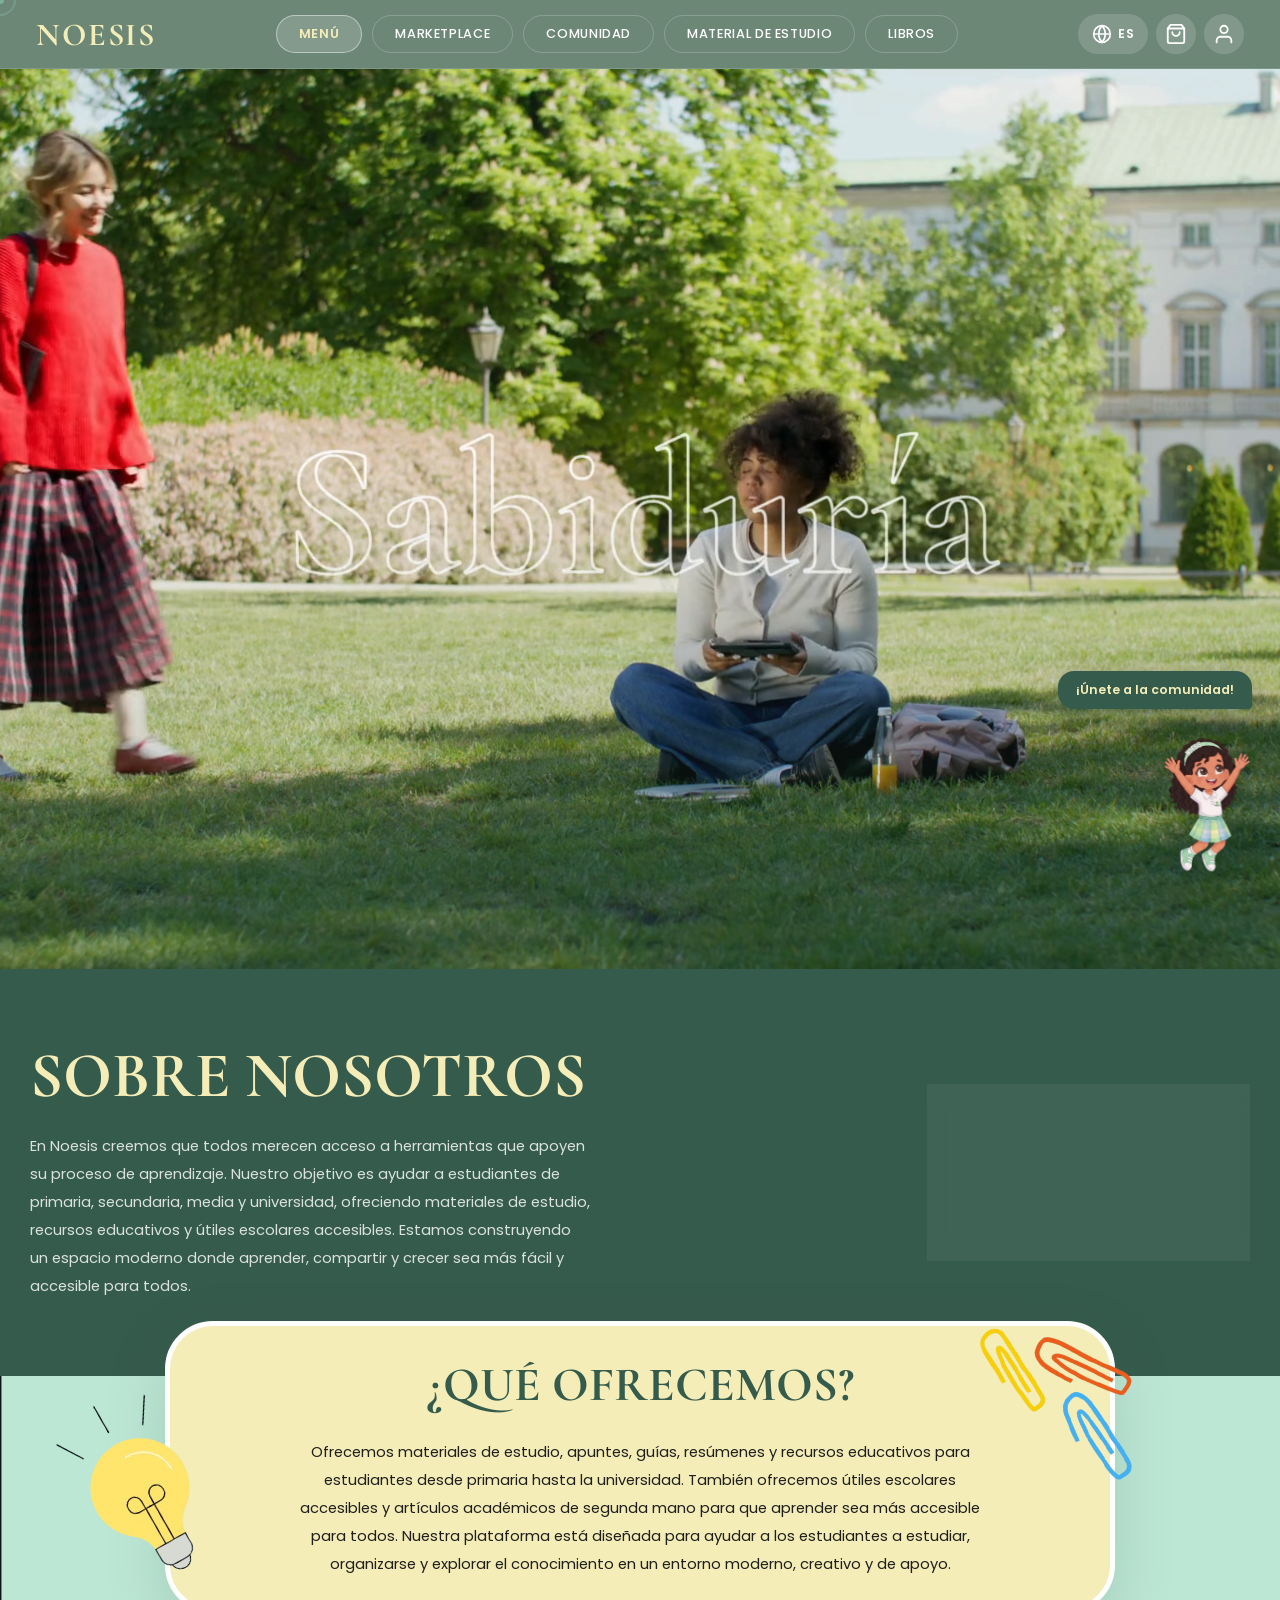
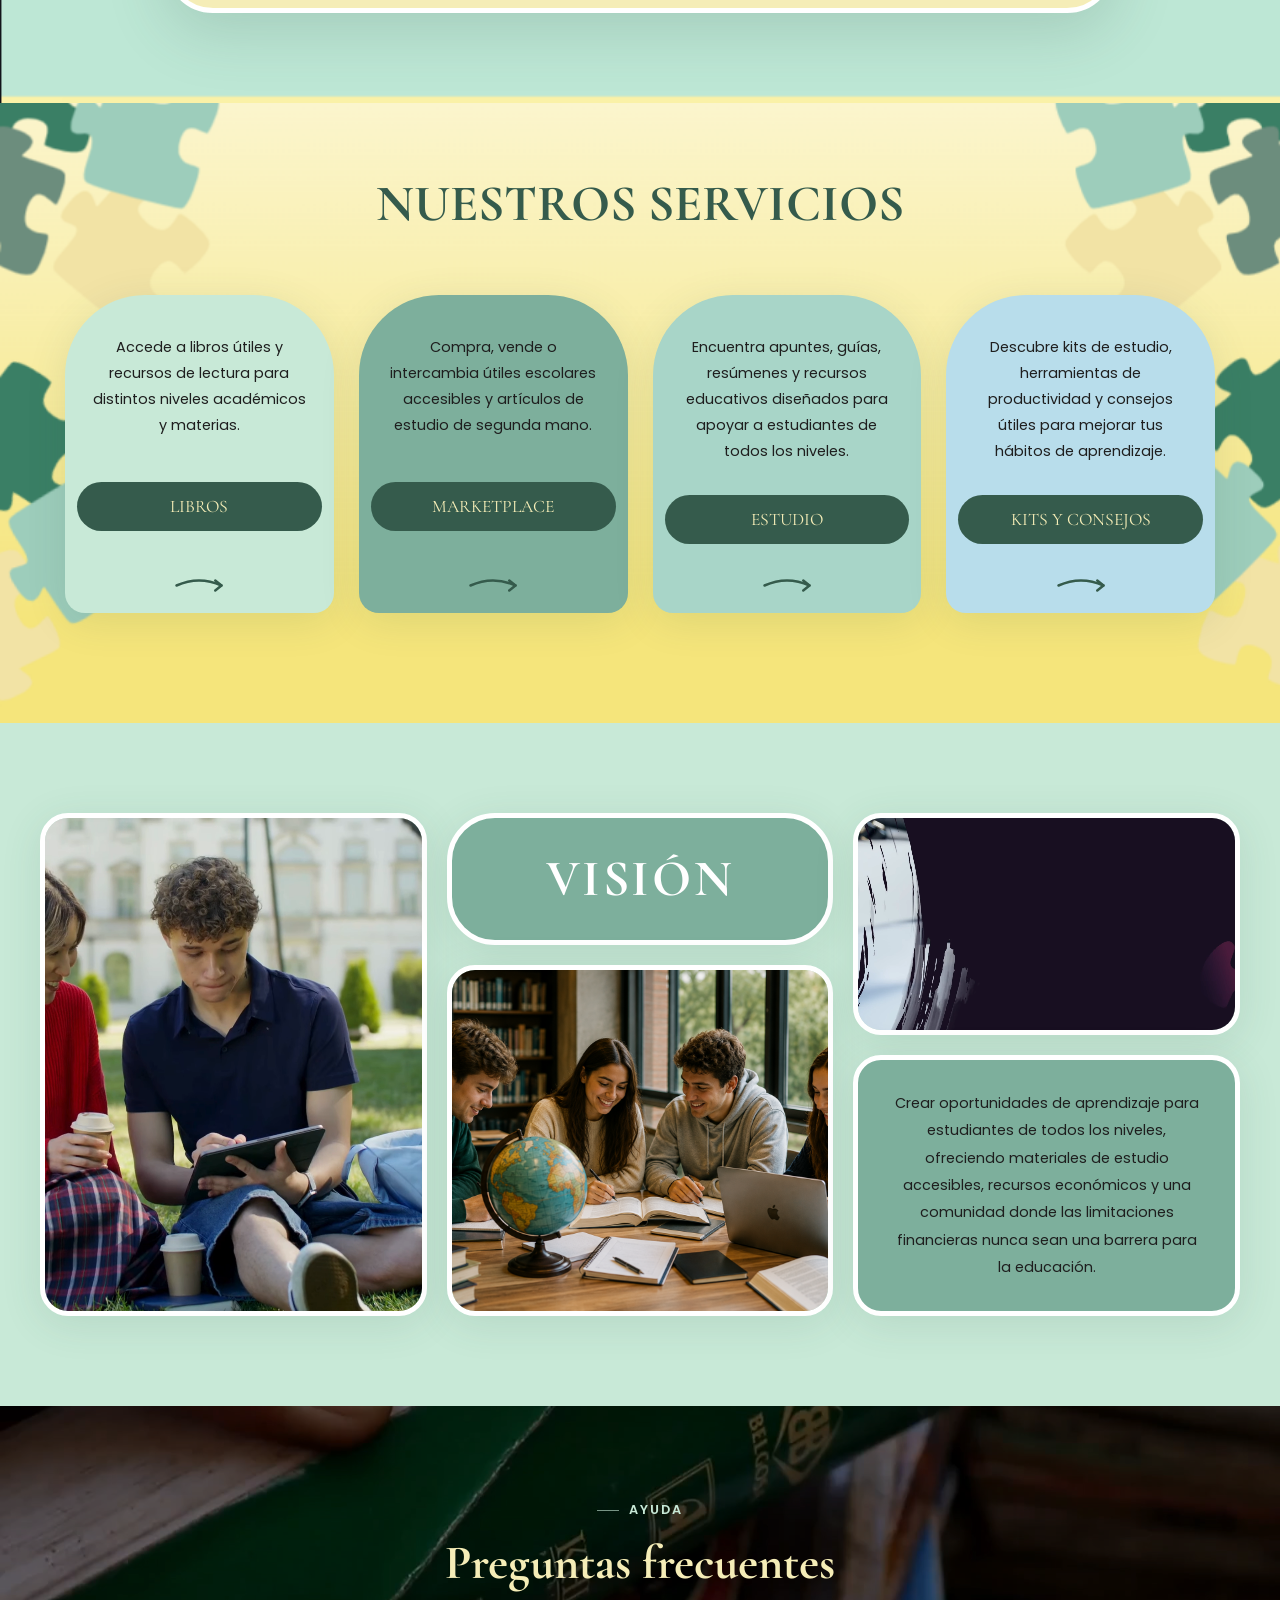
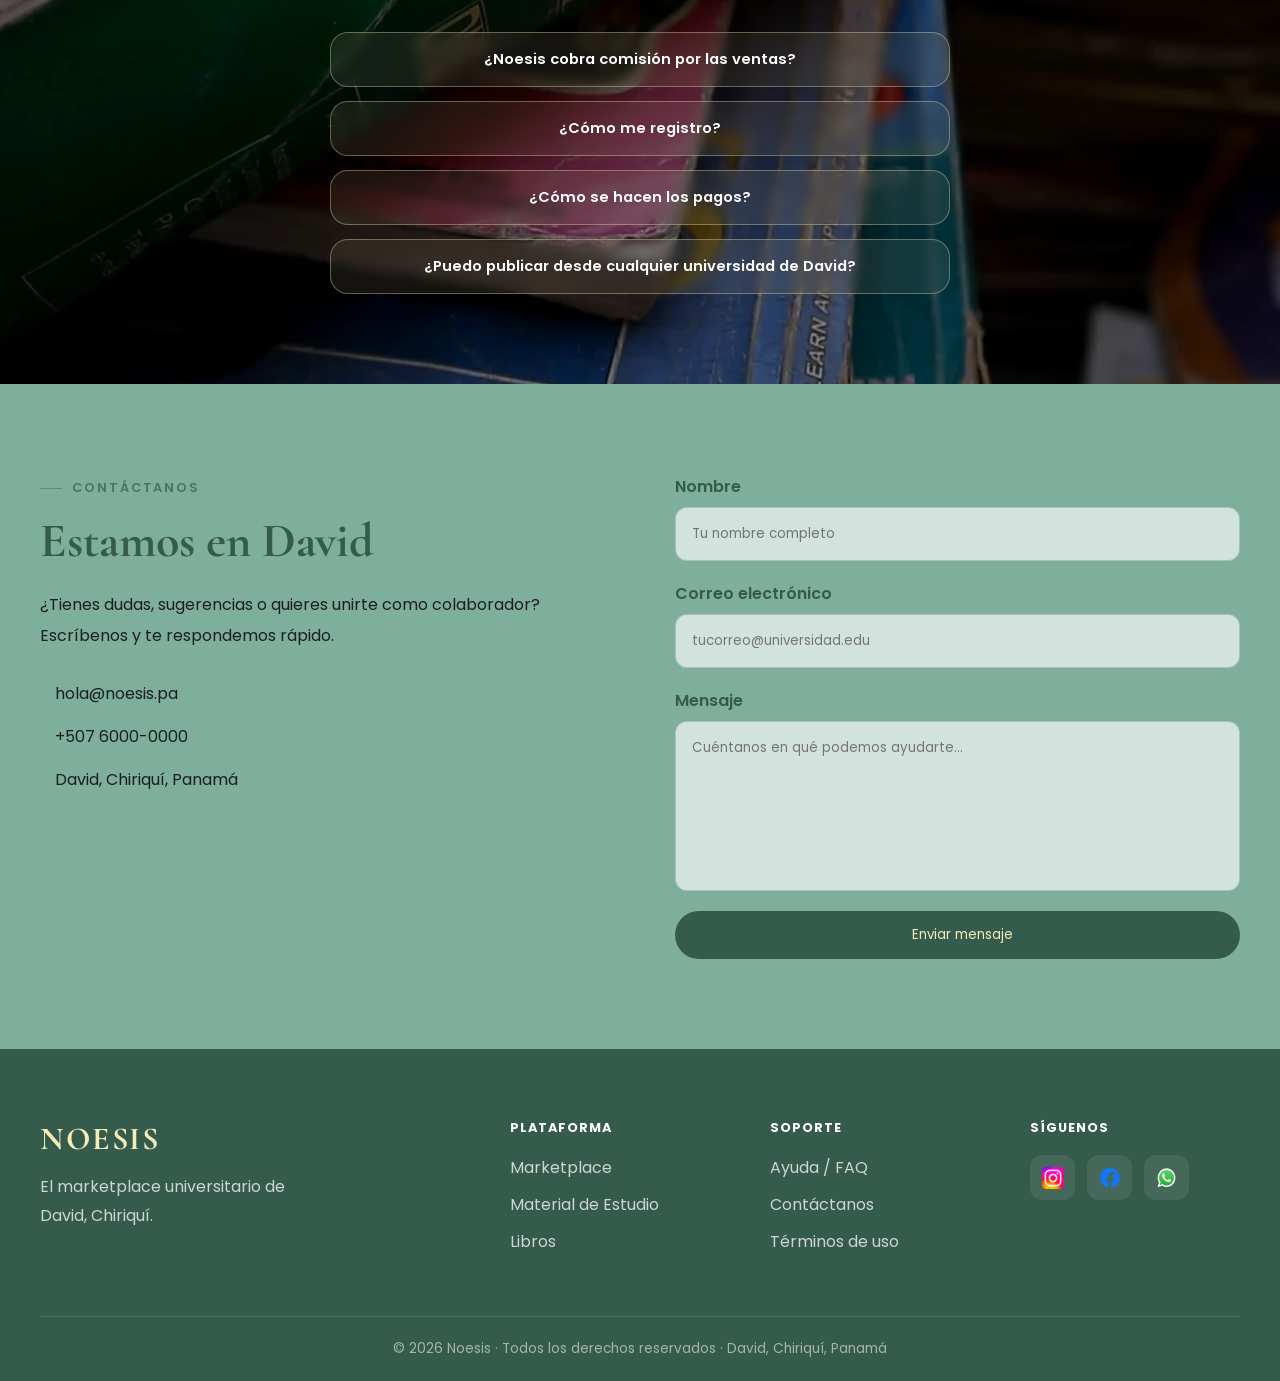
==== commit 45da2736: "Swap video sources for hero section" ====
--- a/index.html
+++ b/index.html
@@ -88,7 +88,7 @@
      ES: usa el archivo indicado en data-video-es.
      EN: coloca aquí tu video en inglés (mismo tamaño/proporción)
          y reemplaza la ruta de data-video-en por su nombre real. -->
-<video autoplay="" class="hero.img" loop="" muted="" playsinline="" id="heroVideo" data-video-es="VID/Noesis-intro-interfaz.webm" data-video-en="VID/Noesis-intro-interfaz-EN.webm">
+<video autoplay="" class="hero.img" loop="" muted="" playsinline="" id="heroVideo" data-video-es="VID/Noesis-intro-interfaz-EN.webm" data-video-en="VID/Noesis-intro-interfaz.webm">
 <source id="heroVideoSource" src="VID/Noesis-intro-interfaz.webm" type="video/webm"/>
 </video>
 <div class="hero-overlay"></div>
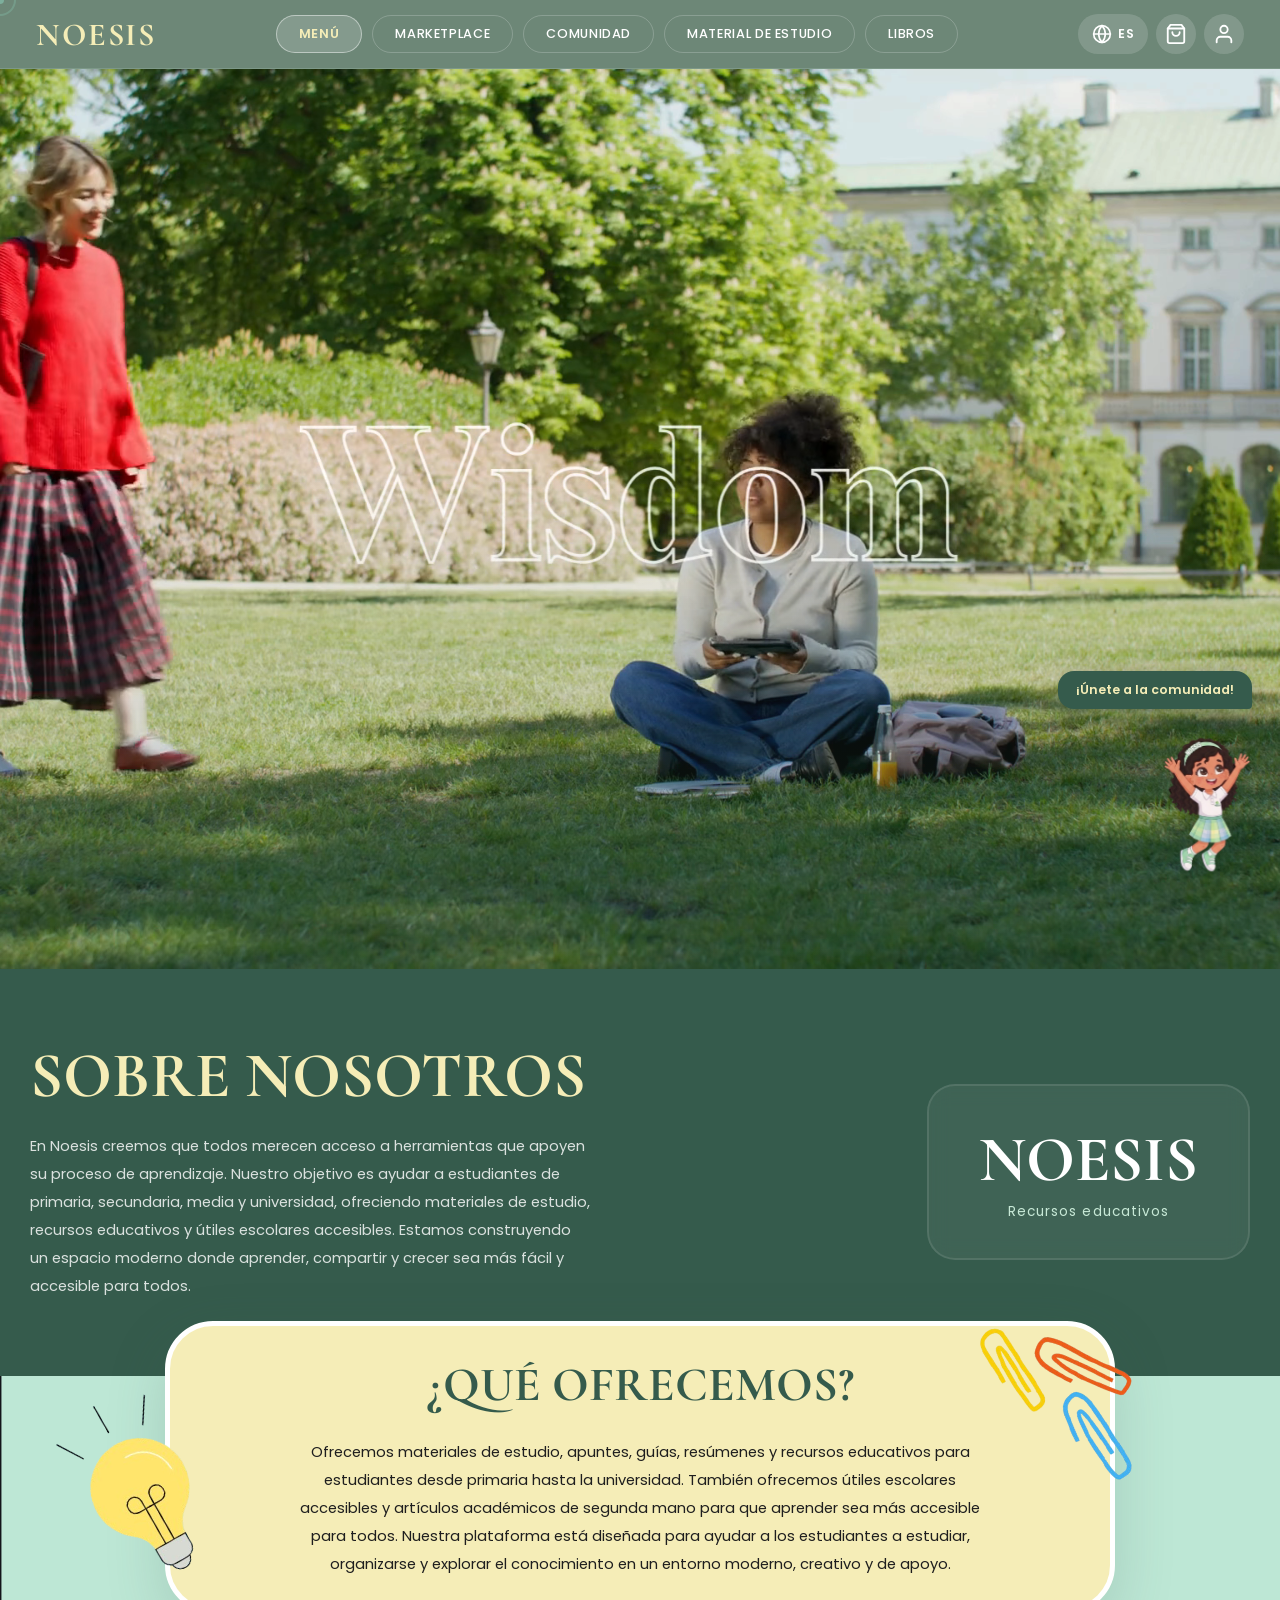
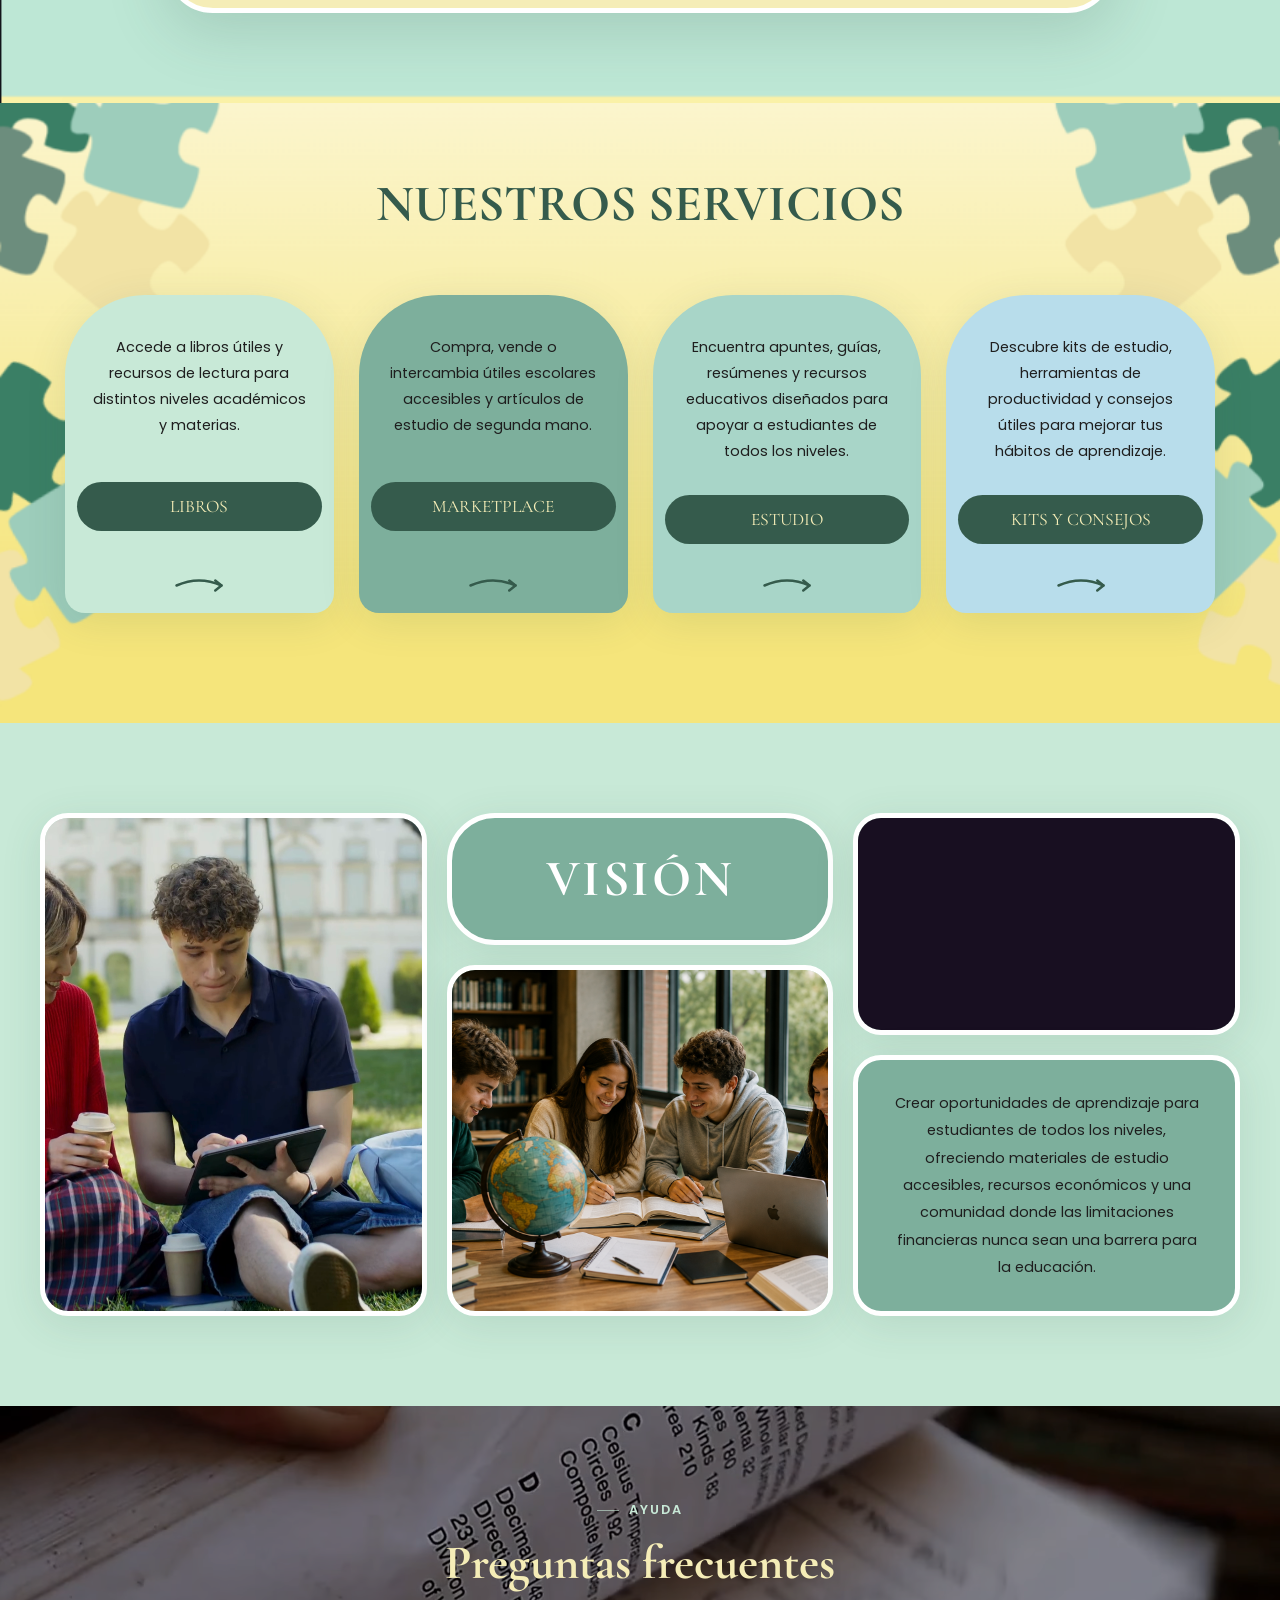
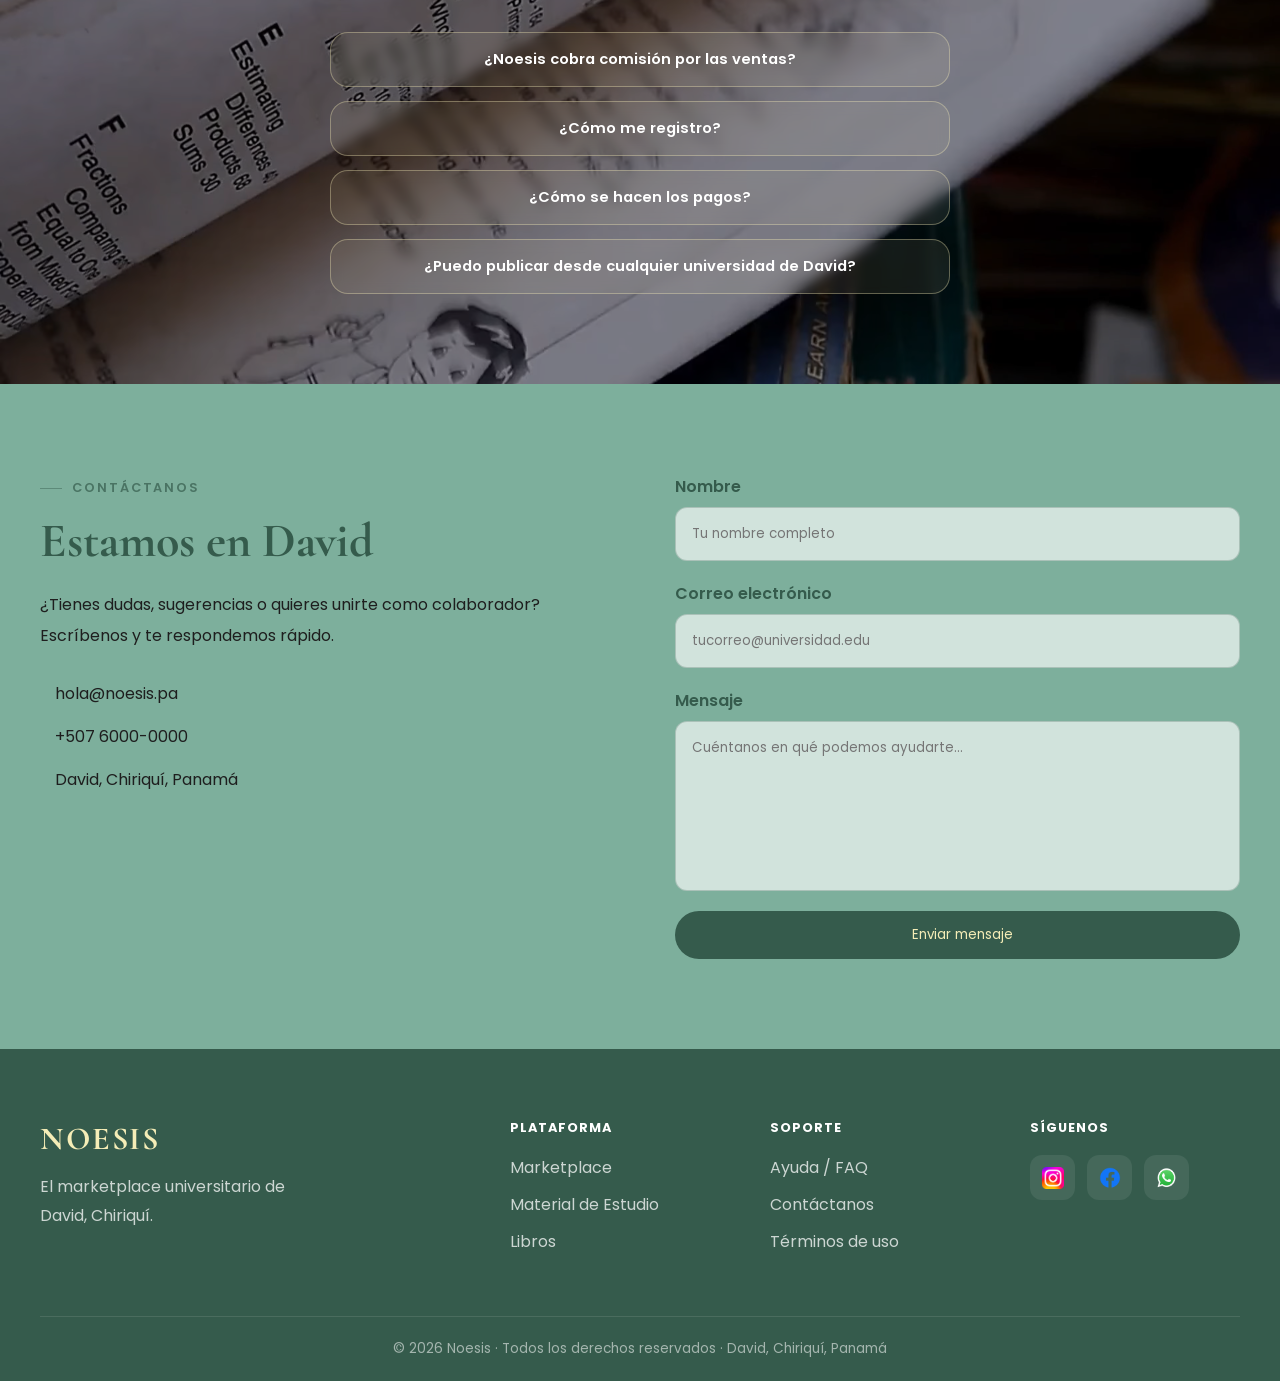
==== commit e2285bc8: "Swap English and Spanish video sources in index.html" ====
--- a/index.html
+++ b/index.html
@@ -88,7 +88,7 @@
      ES: usa el archivo indicado en data-video-es.
      EN: coloca aquí tu video en inglés (mismo tamaño/proporción)
          y reemplaza la ruta de data-video-en por su nombre real. -->
-<video autoplay="" class="hero.img" loop="" muted="" playsinline="" id="heroVideo" data-video-es="VID/Noesis-intro-interfaz-EN.webm" data-video-en="VID/Noesis-intro-interfaz.webm">
+<video autoplay="" class="hero.img" loop="" muted="" playsinline="" id="heroVideo" data-video-es="VID/Noesis-intro-interfaz.webm" data-video-en="VID/Noesis-intro-interfaz-EN.webm">
 <source id="heroVideoSource" src="VID/Noesis-intro-interfaz.webm" type="video/webm"/>
 </video>
 <div class="hero-overlay"></div>
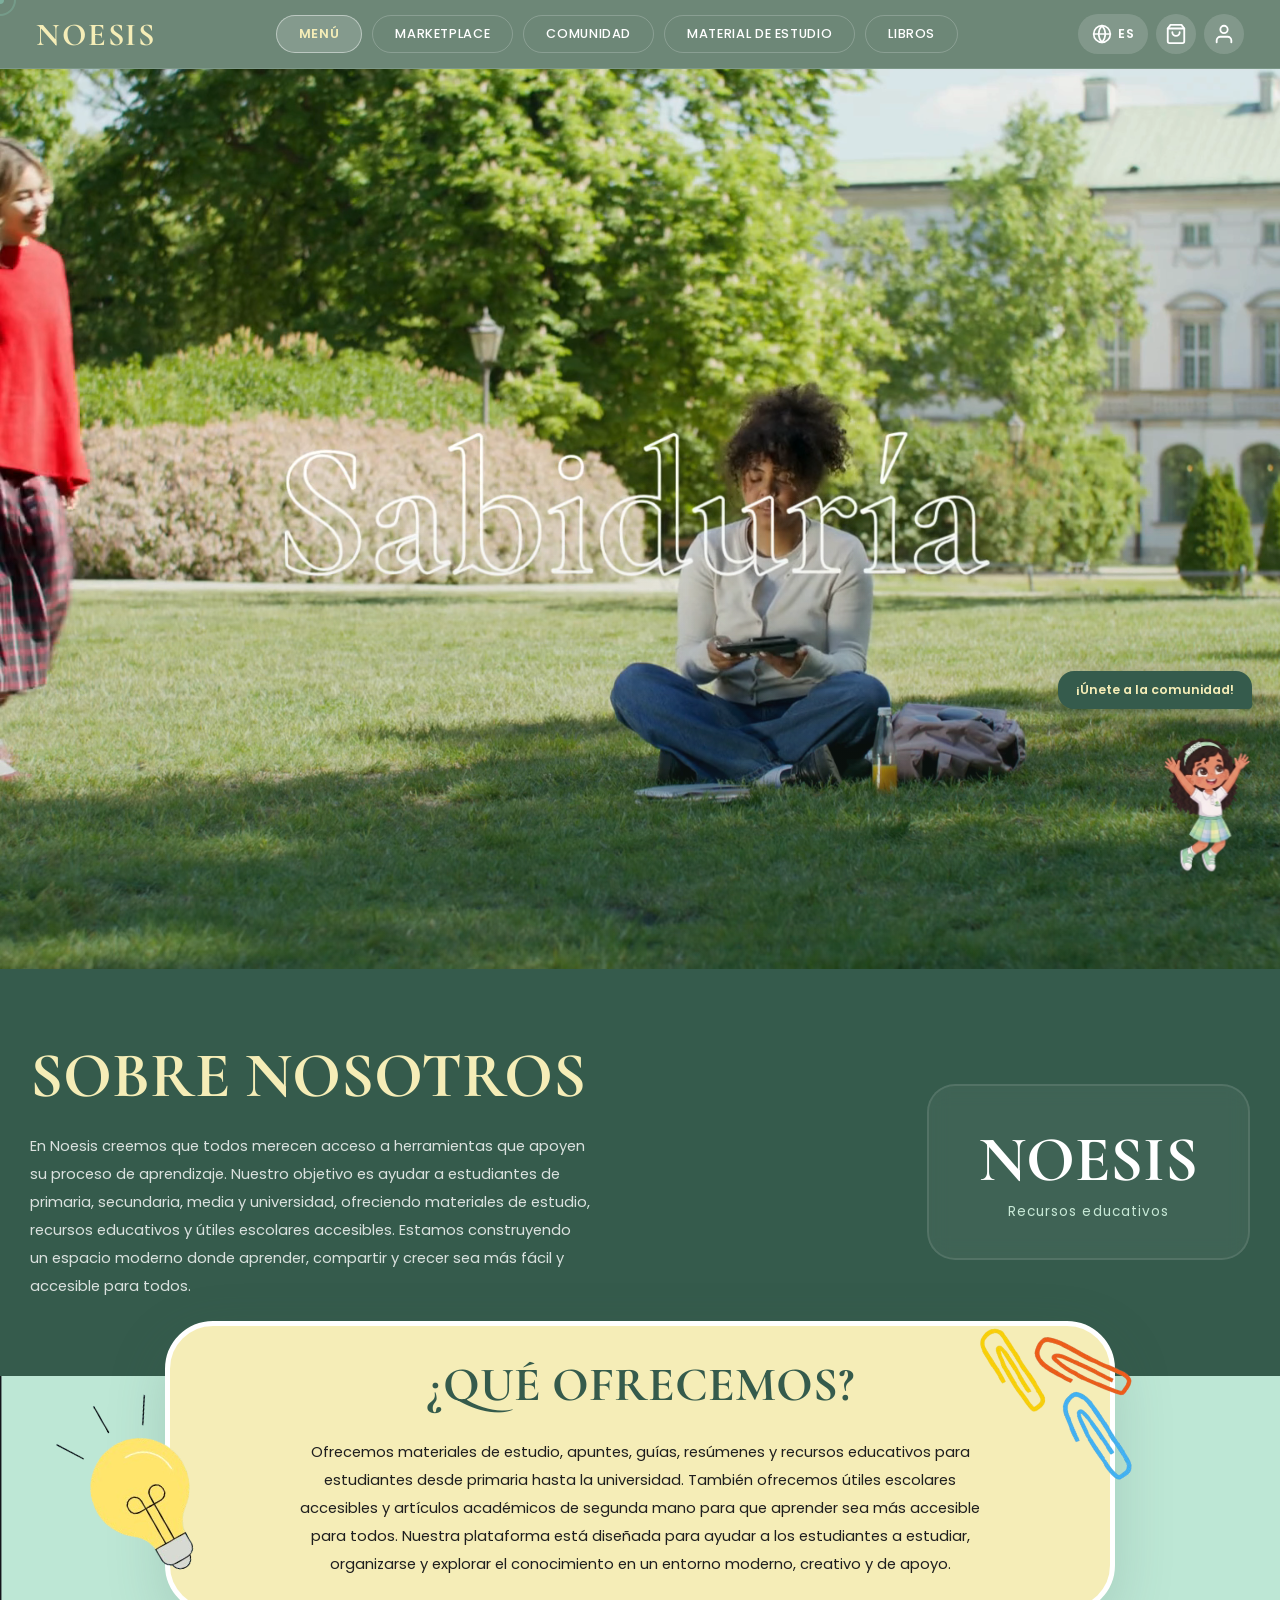
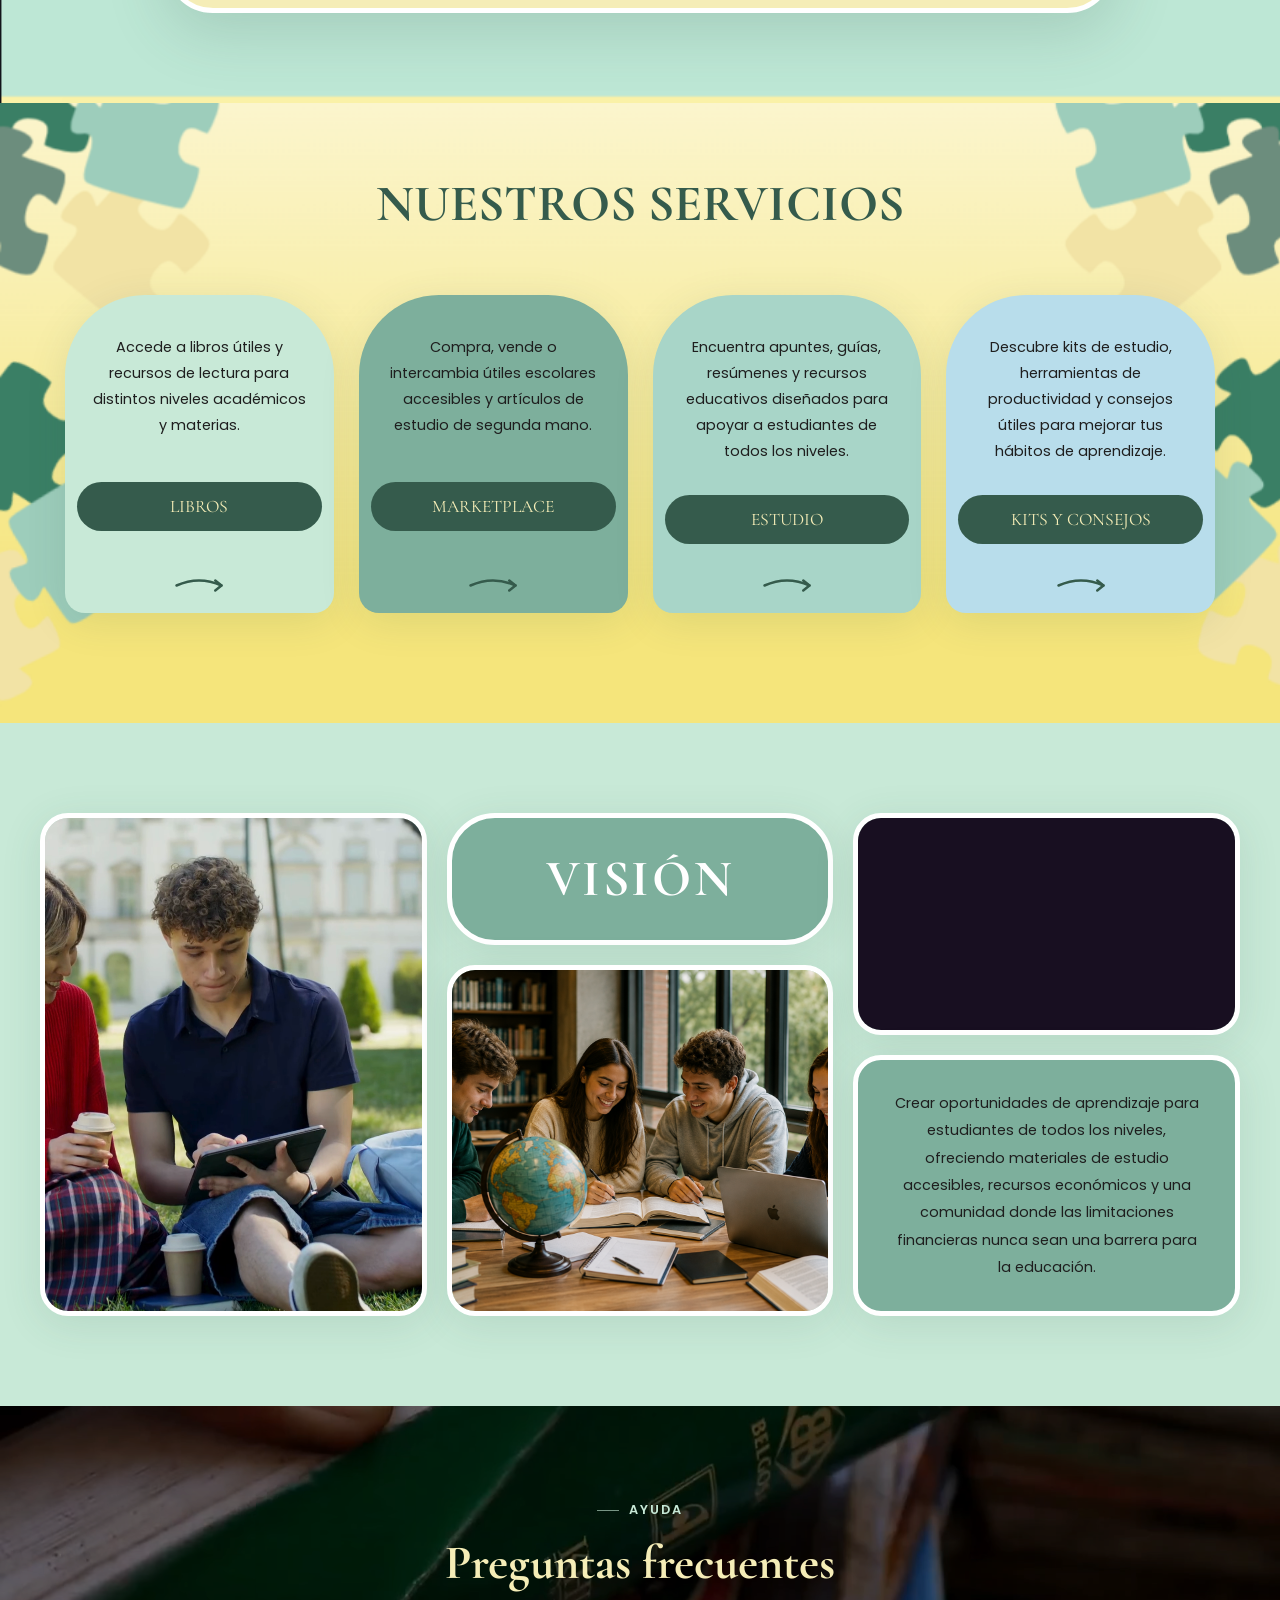
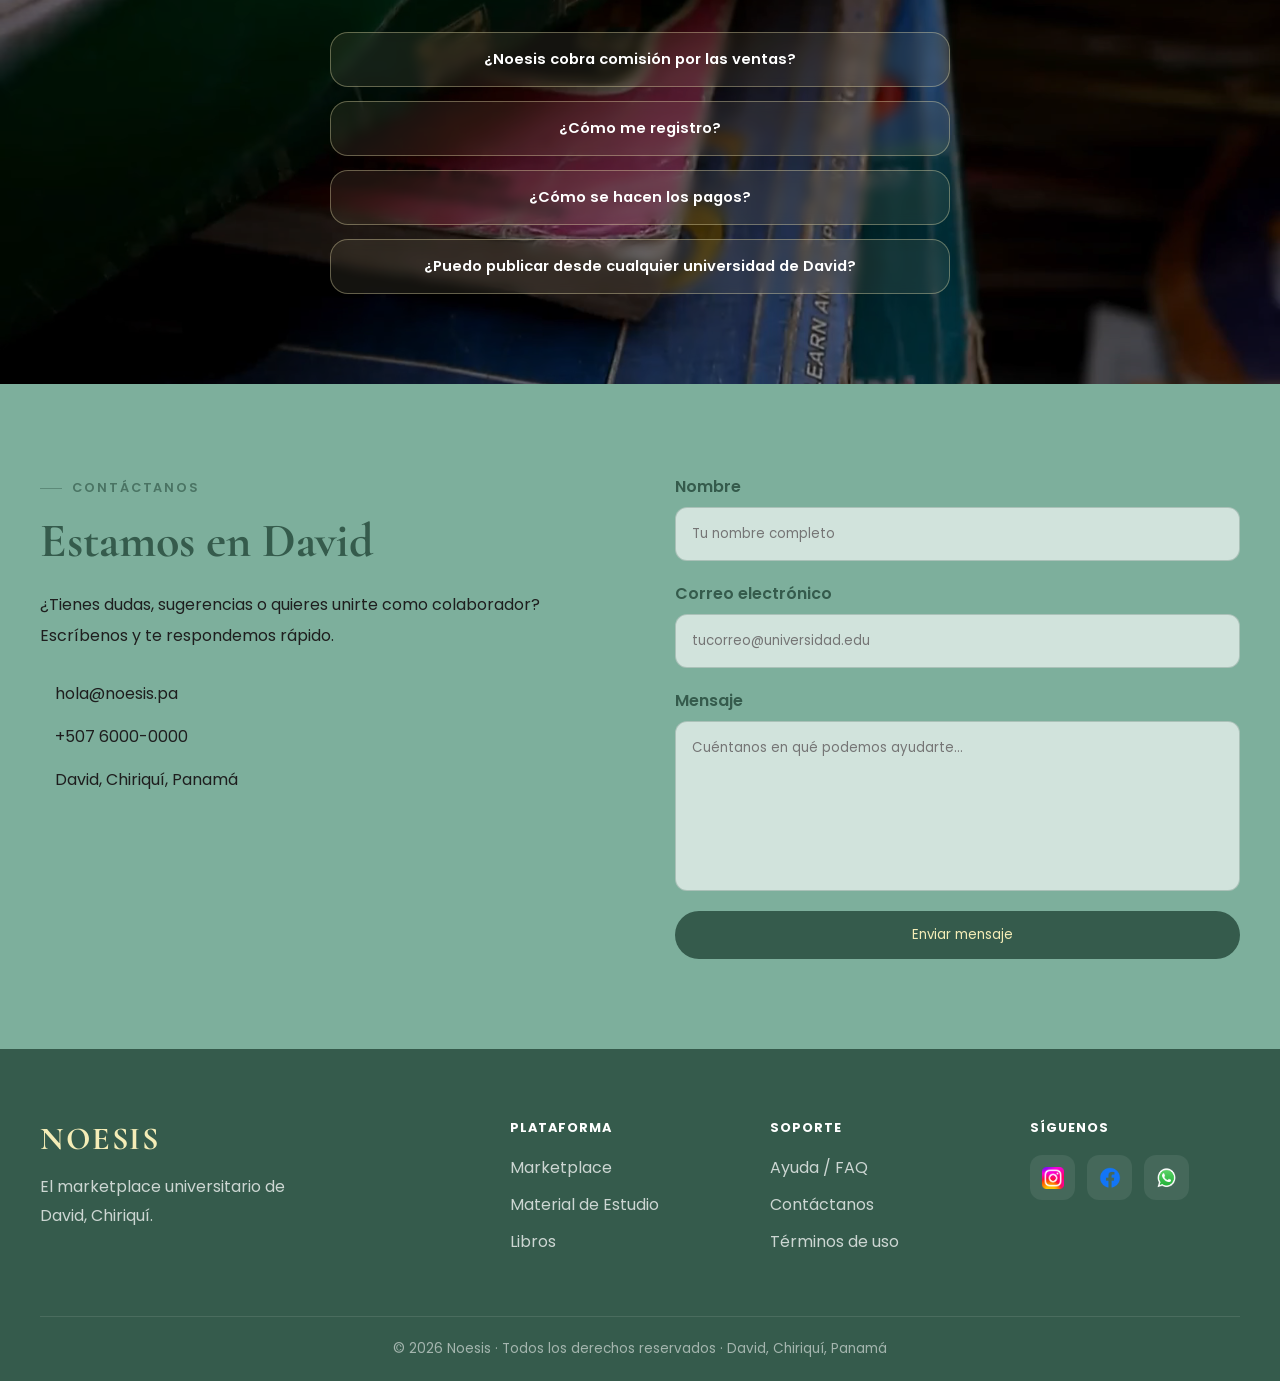
==== commit 7e1dca67: "Swap video source paths for language support" ====
--- a/index.html
+++ b/index.html
@@ -88,7 +88,7 @@
      ES: usa el archivo indicado en data-video-es.
      EN: coloca aquí tu video en inglés (mismo tamaño/proporción)
          y reemplaza la ruta de data-video-en por su nombre real. -->
-<video autoplay="" class="hero.img" loop="" muted="" playsinline="" id="heroVideo" data-video-es="VID/Noesis-intro-interfaz.webm" data-video-en="VID/Noesis-intro-interfaz-EN.webm">
+<video autoplay="" class="hero.img" loop="" muted="" playsinline="" id="heroVideo" data-video-en="VID/Noesis-intro-interfaz.webm" data-video-es="VID/Noesis-intro-interfaz-EN.webm">
 <source id="heroVideoSource" src="VID/Noesis-intro-interfaz.webm" type="video/webm"/>
 </video>
 <div class="hero-overlay"></div>
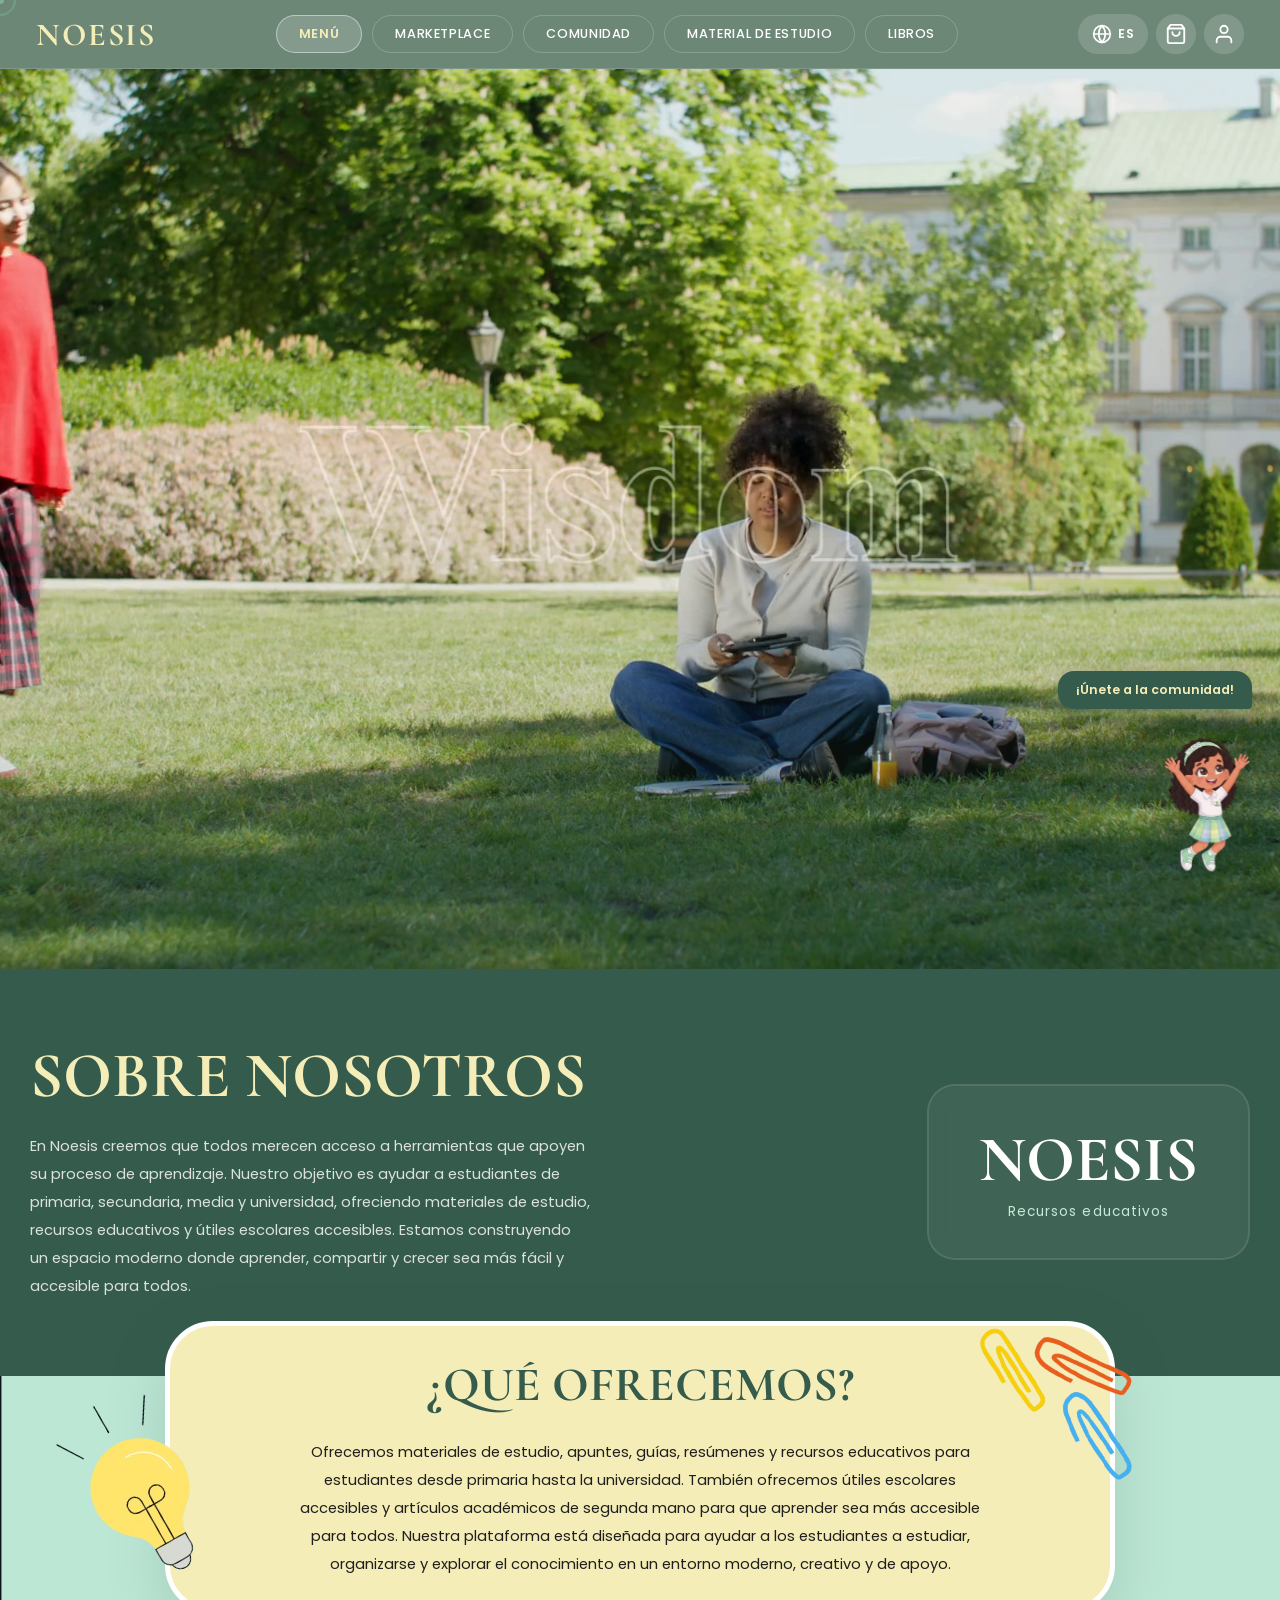
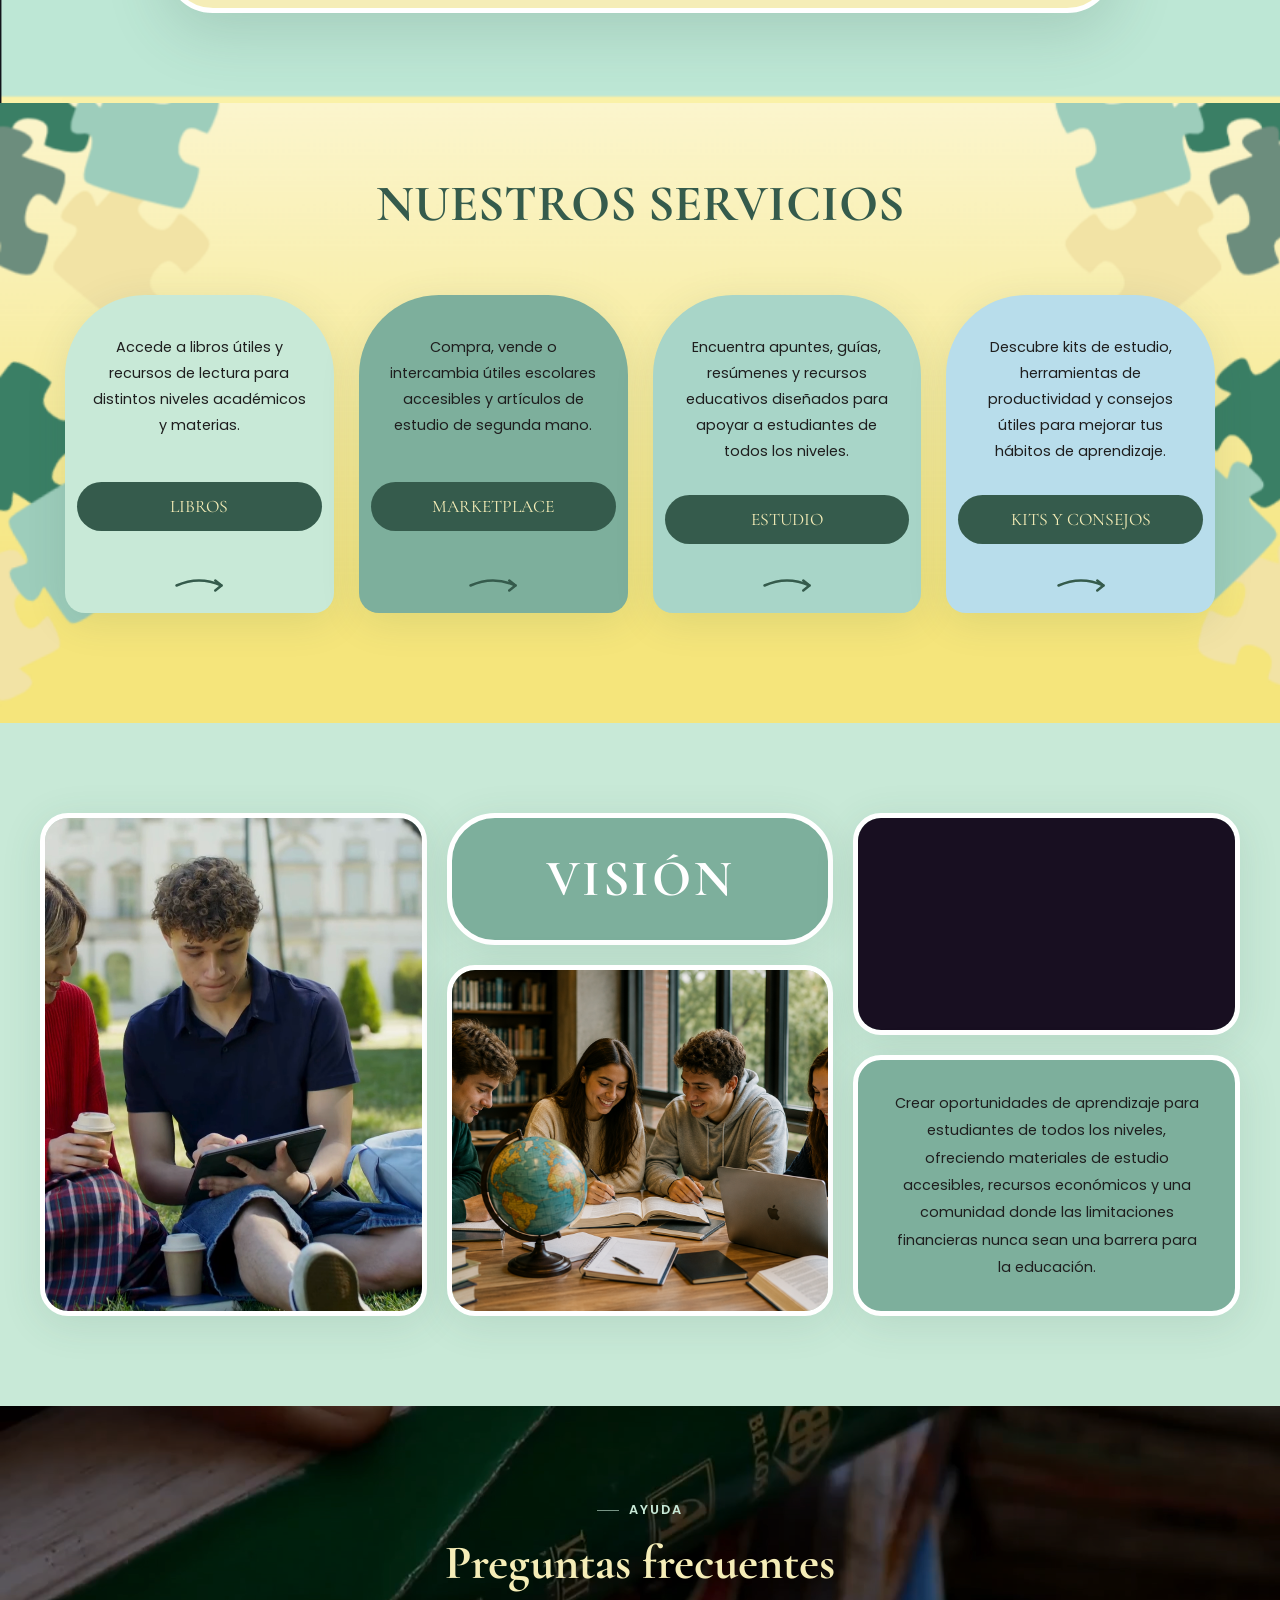
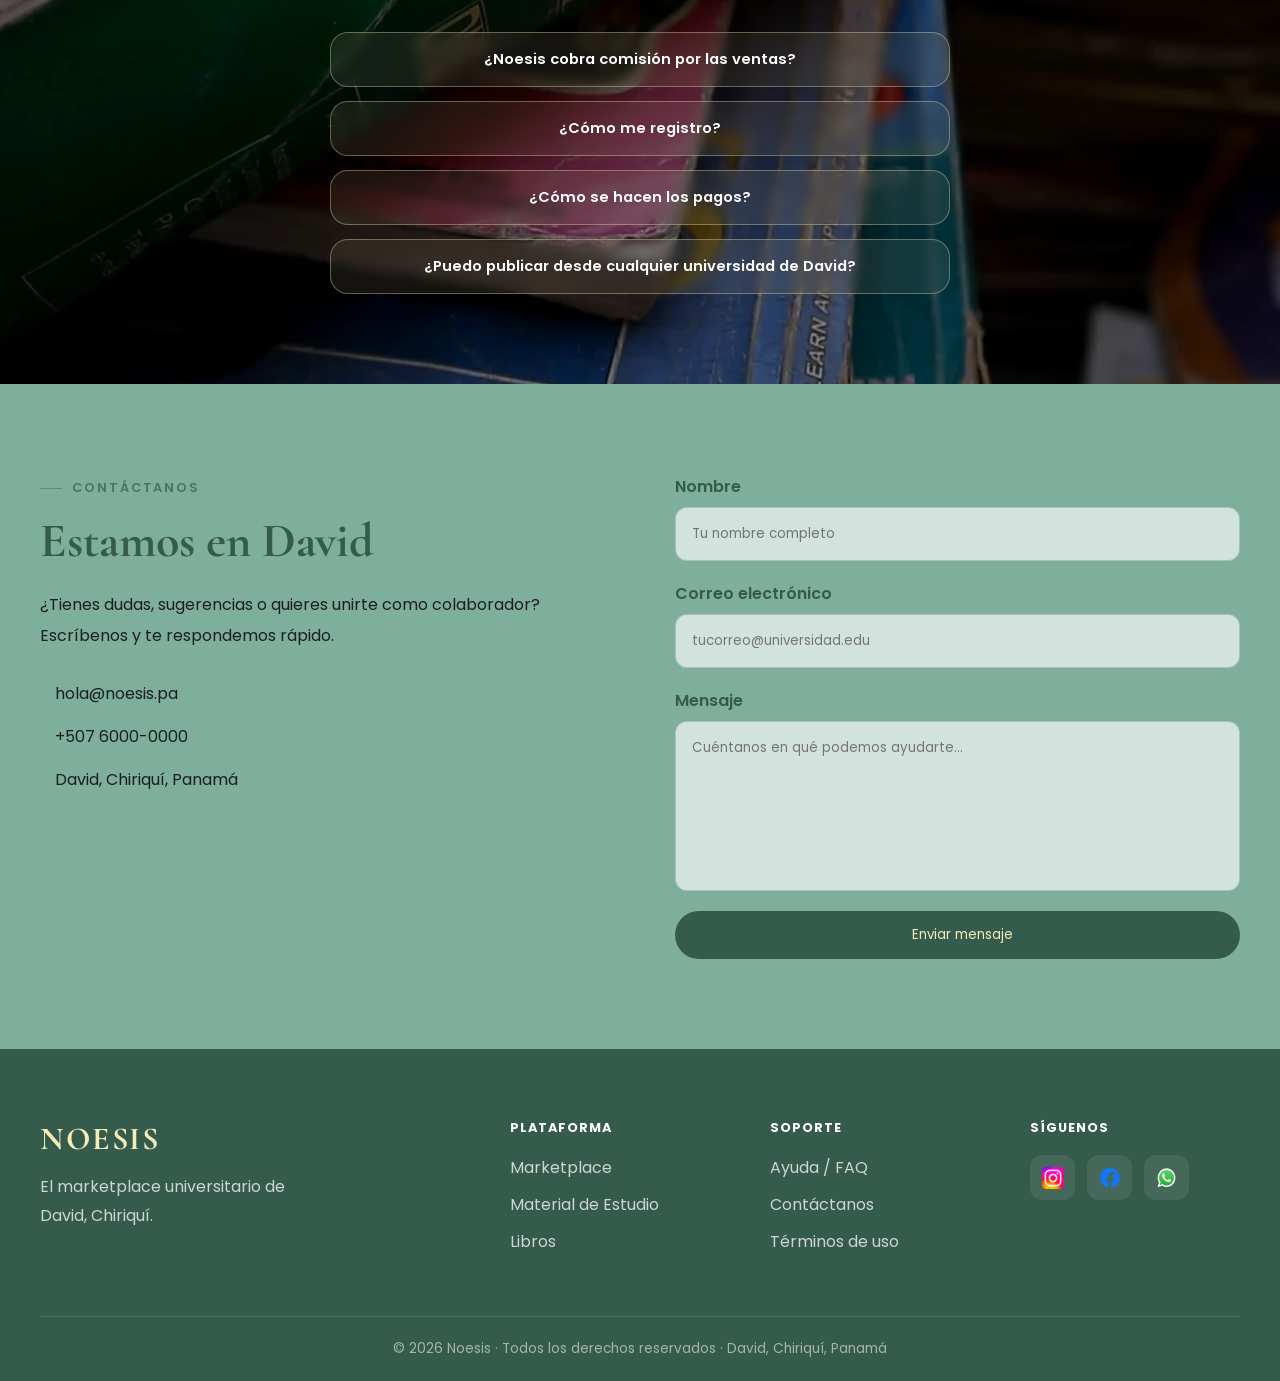
==== commit fc7d4896: "Fix video source order in index.html" ====
--- a/index.html
+++ b/index.html
@@ -88,7 +88,7 @@
      ES: usa el archivo indicado en data-video-es.
      EN: coloca aquí tu video en inglés (mismo tamaño/proporción)
          y reemplaza la ruta de data-video-en por su nombre real. -->
-<video autoplay="" class="hero.img" loop="" muted="" playsinline="" id="heroVideo" data-video-en="VID/Noesis-intro-interfaz.webm" data-video-es="VID/Noesis-intro-interfaz-EN.webm">
+<video autoplay="" class="hero.img" loop="" muted="" playsinline="" id="heroVideo" data-video-es="VID/Noesis-intro-interfaz.webm" data-video-en="VID/Noesis-intro-interfaz-EN.webm">
 <source id="heroVideoSource" src="VID/Noesis-intro-interfaz.webm" type="video/webm"/>
 </video>
 <div class="hero-overlay"></div>
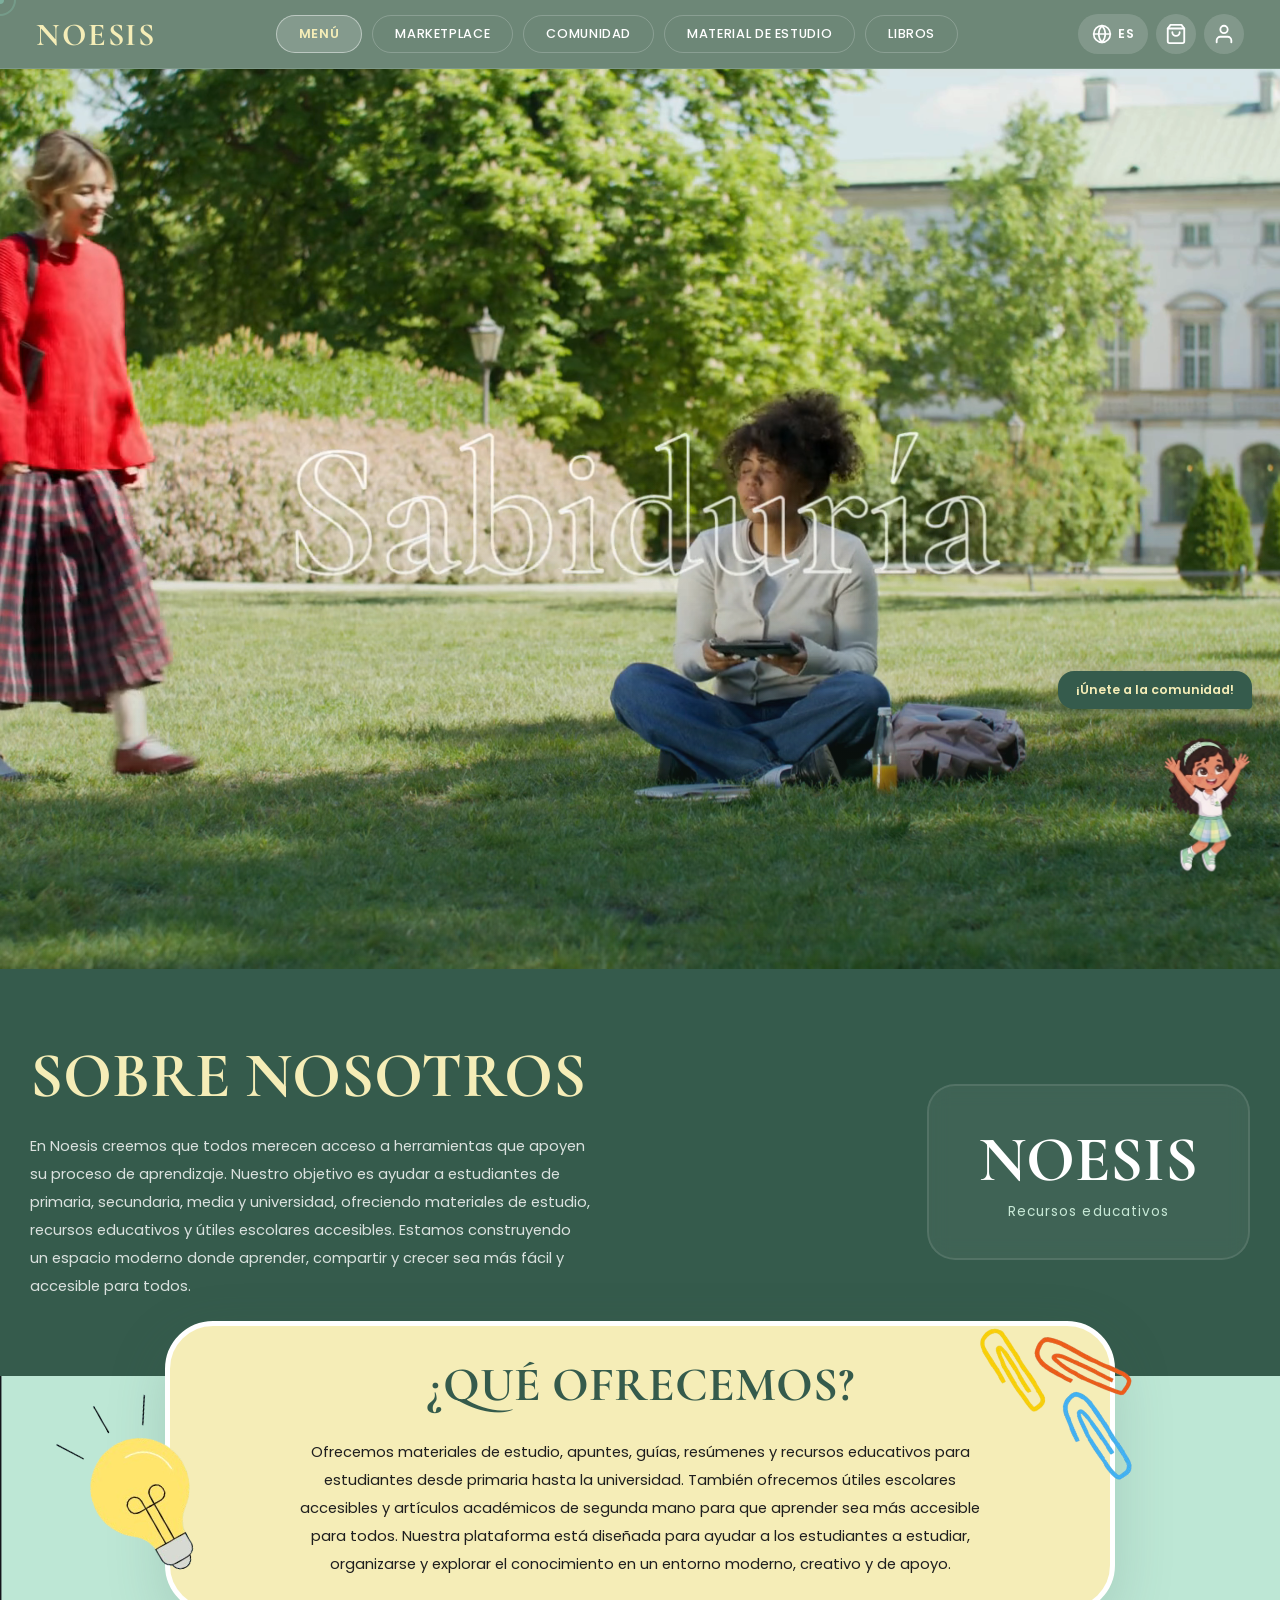
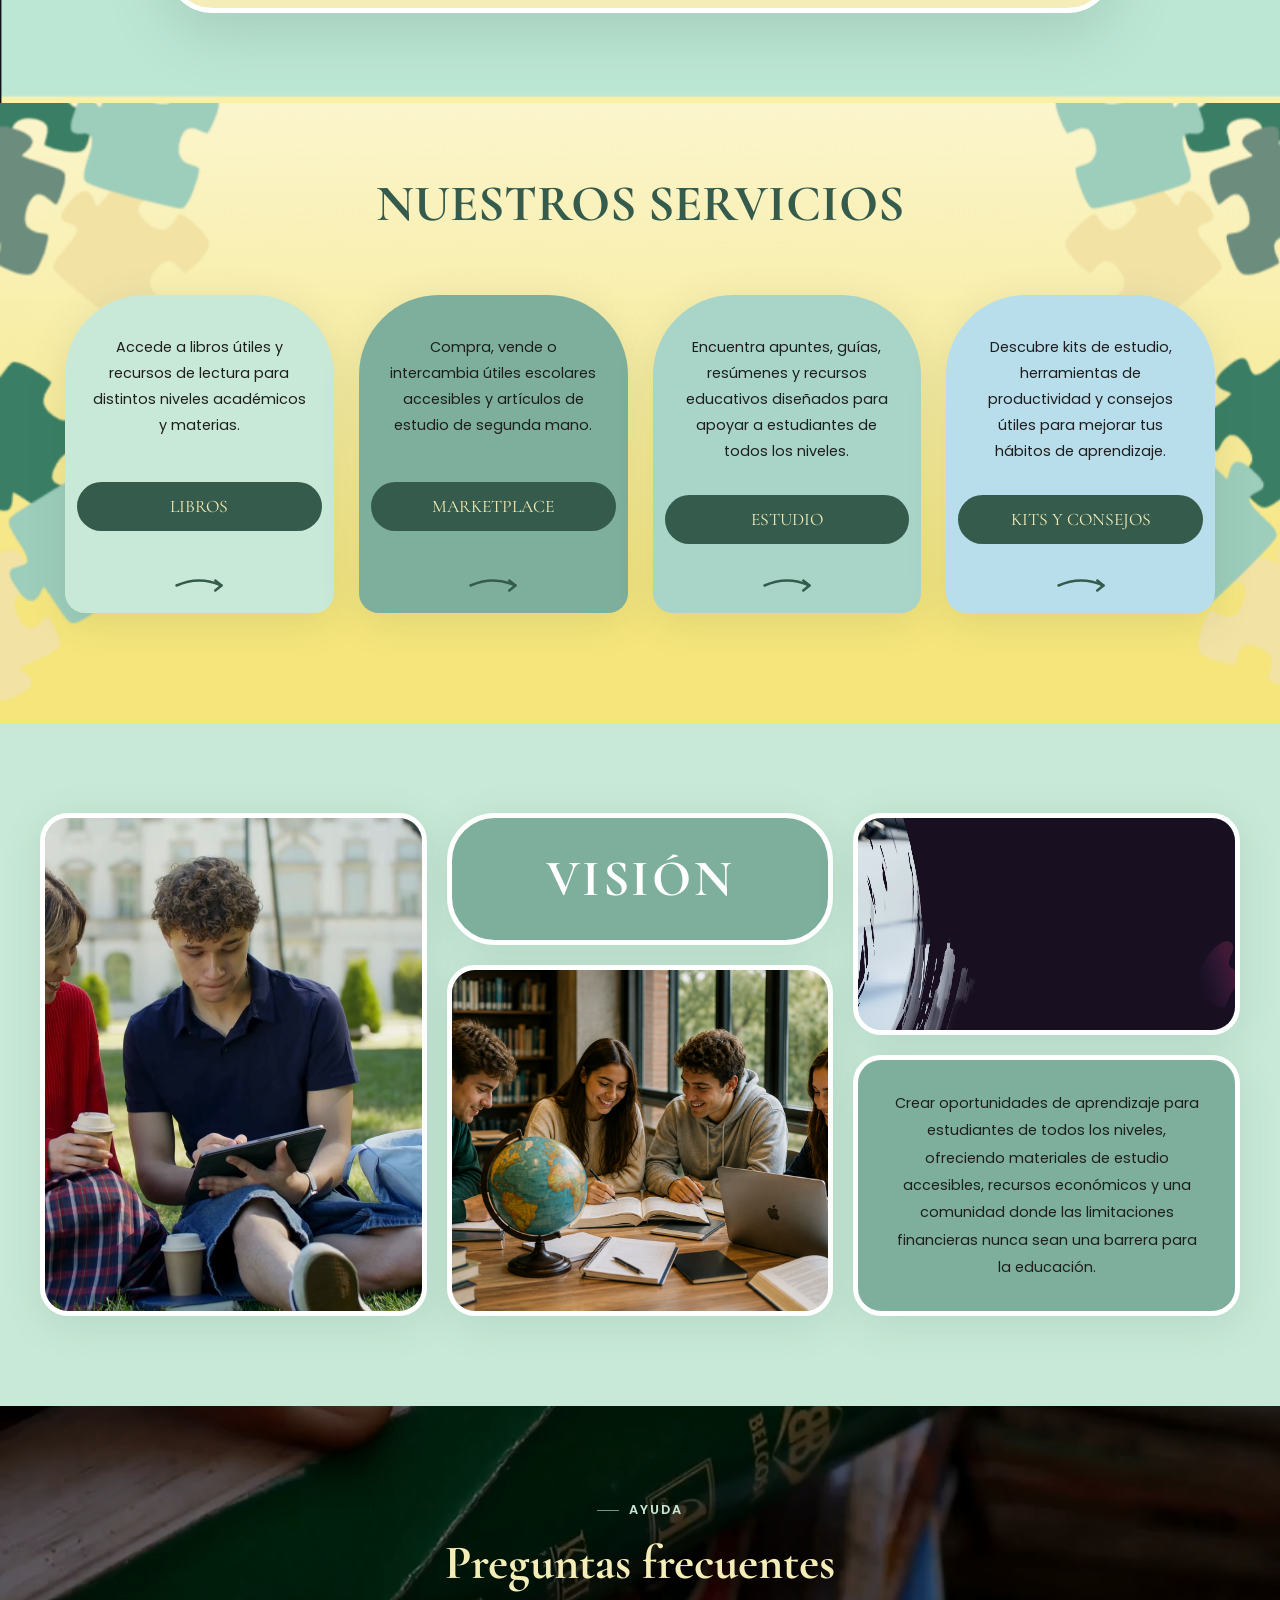
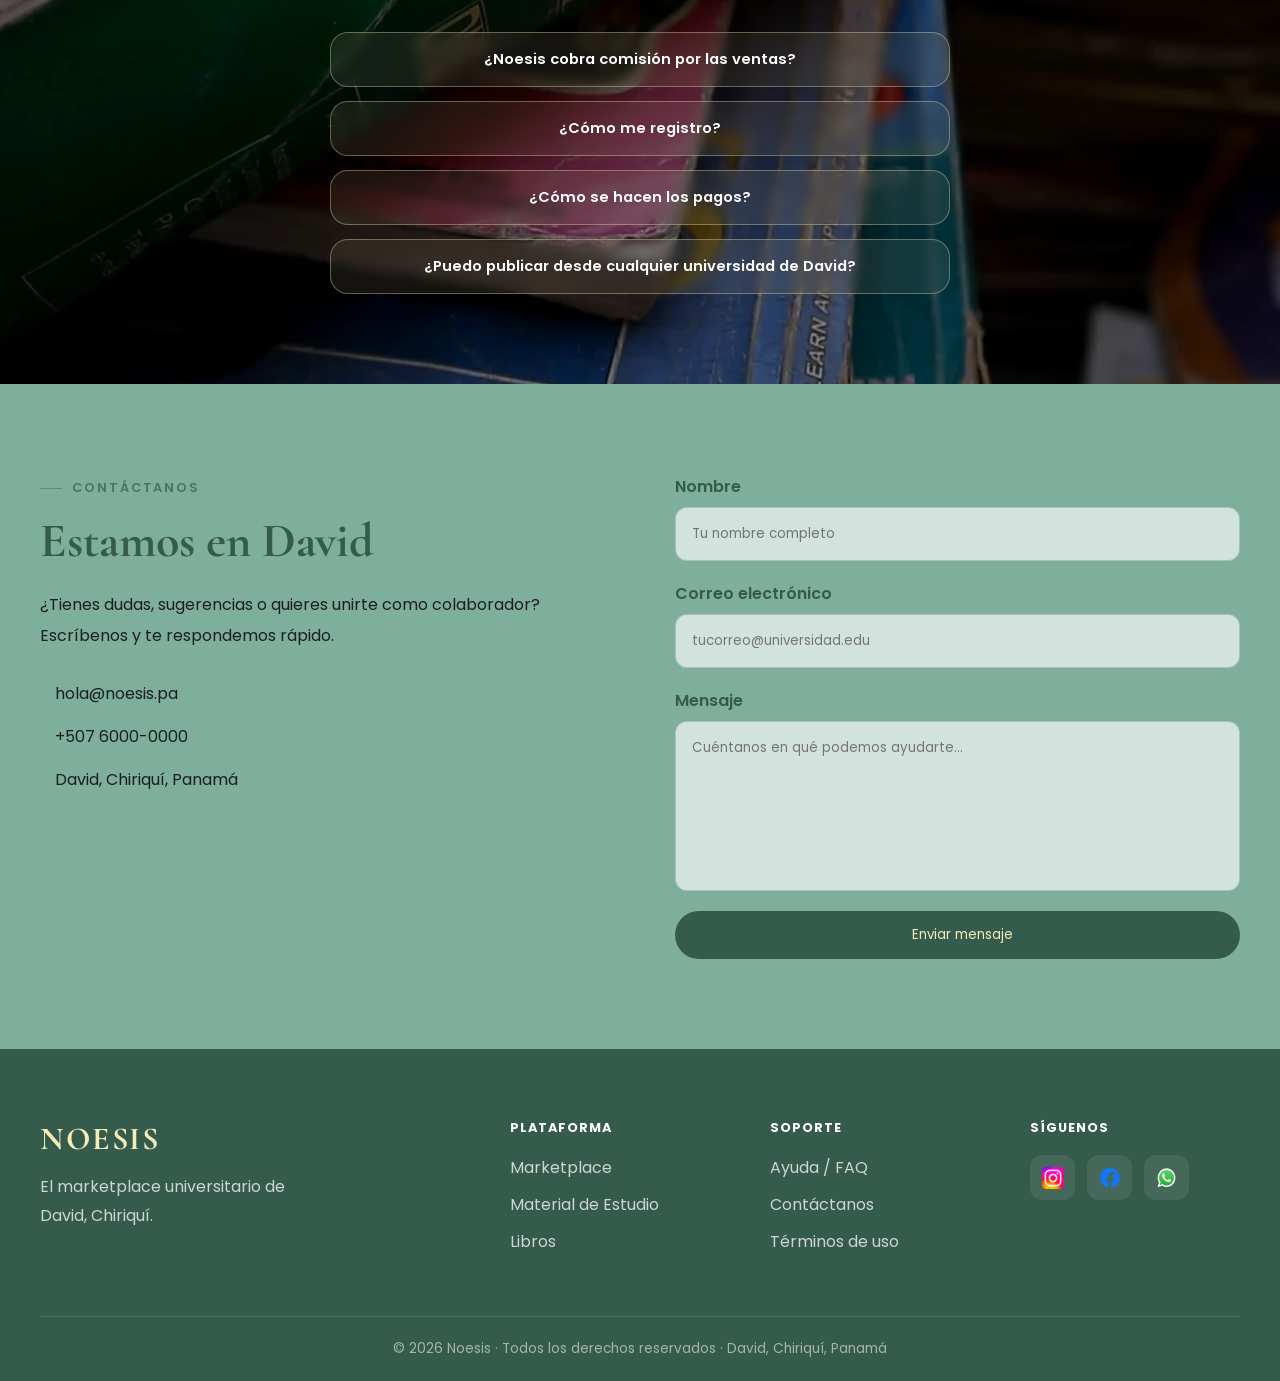
==== commit 566e78ef: "Add files via upload" ====
--- a/index.html
+++ b/index.html
@@ -88,8 +88,8 @@
      ES: usa el archivo indicado en data-video-es.
      EN: coloca aquí tu video en inglés (mismo tamaño/proporción)
          y reemplaza la ruta de data-video-en por su nombre real. -->
-<video autoplay="" class="hero.img" loop="" muted="" playsinline="" id="heroVideo" data-video-es="VID/Noesis-intro-interfaz.webm" data-video-en="VID/Noesis-intro-interfaz-EN.webm">
-<source id="heroVideoSource" src="VID/Noesis-intro-interfaz.webm" type="video/webm"/>
+<video autoplay="" class="hero.img" loop="" muted="" playsinline="" id="heroVideo" data-video-es="VID/Noesis-intro-interfaz-EN.webm" data-video-en="VID/Noesis-intro-interfaz.webm">
+<source id="heroVideoSource" src="VID/Noesis-intro-interfaz-EN.webm" type="video/webm"/>
 </video>
 <div class="hero-overlay"></div>
 </div>
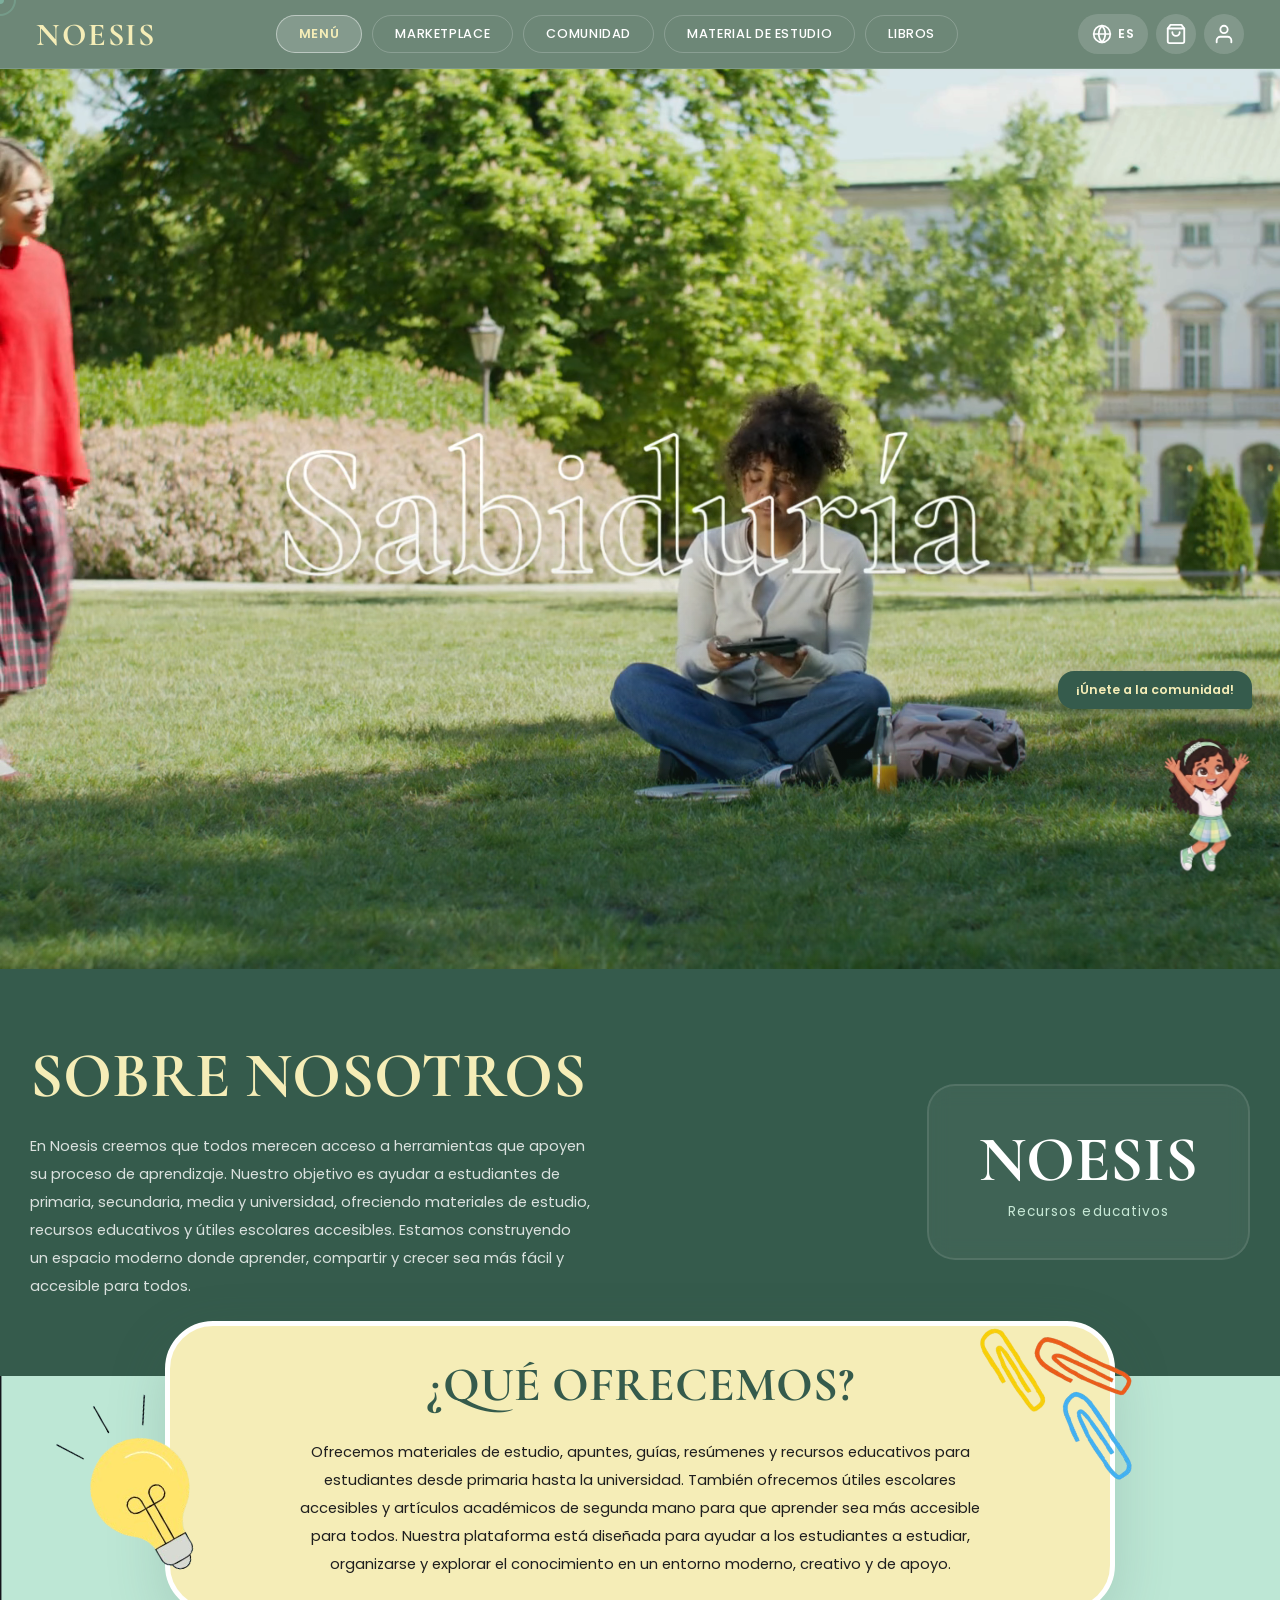
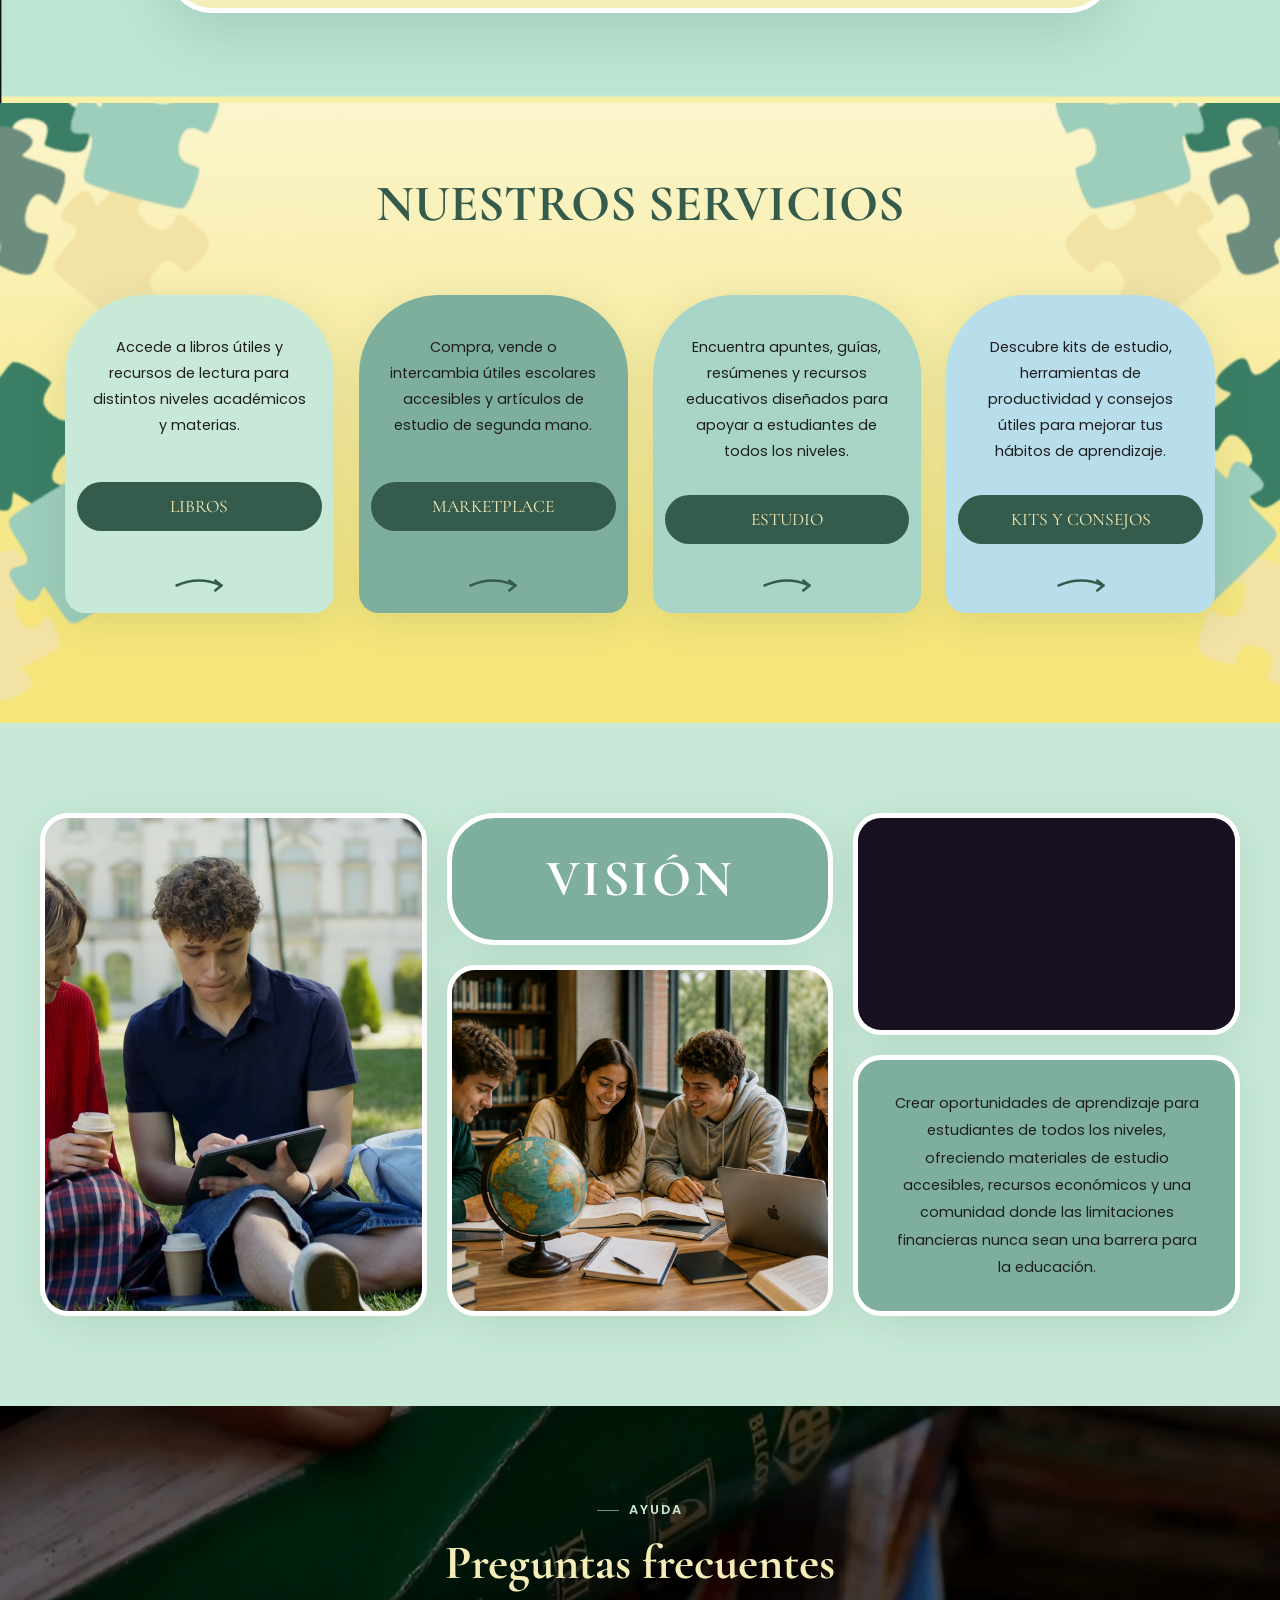
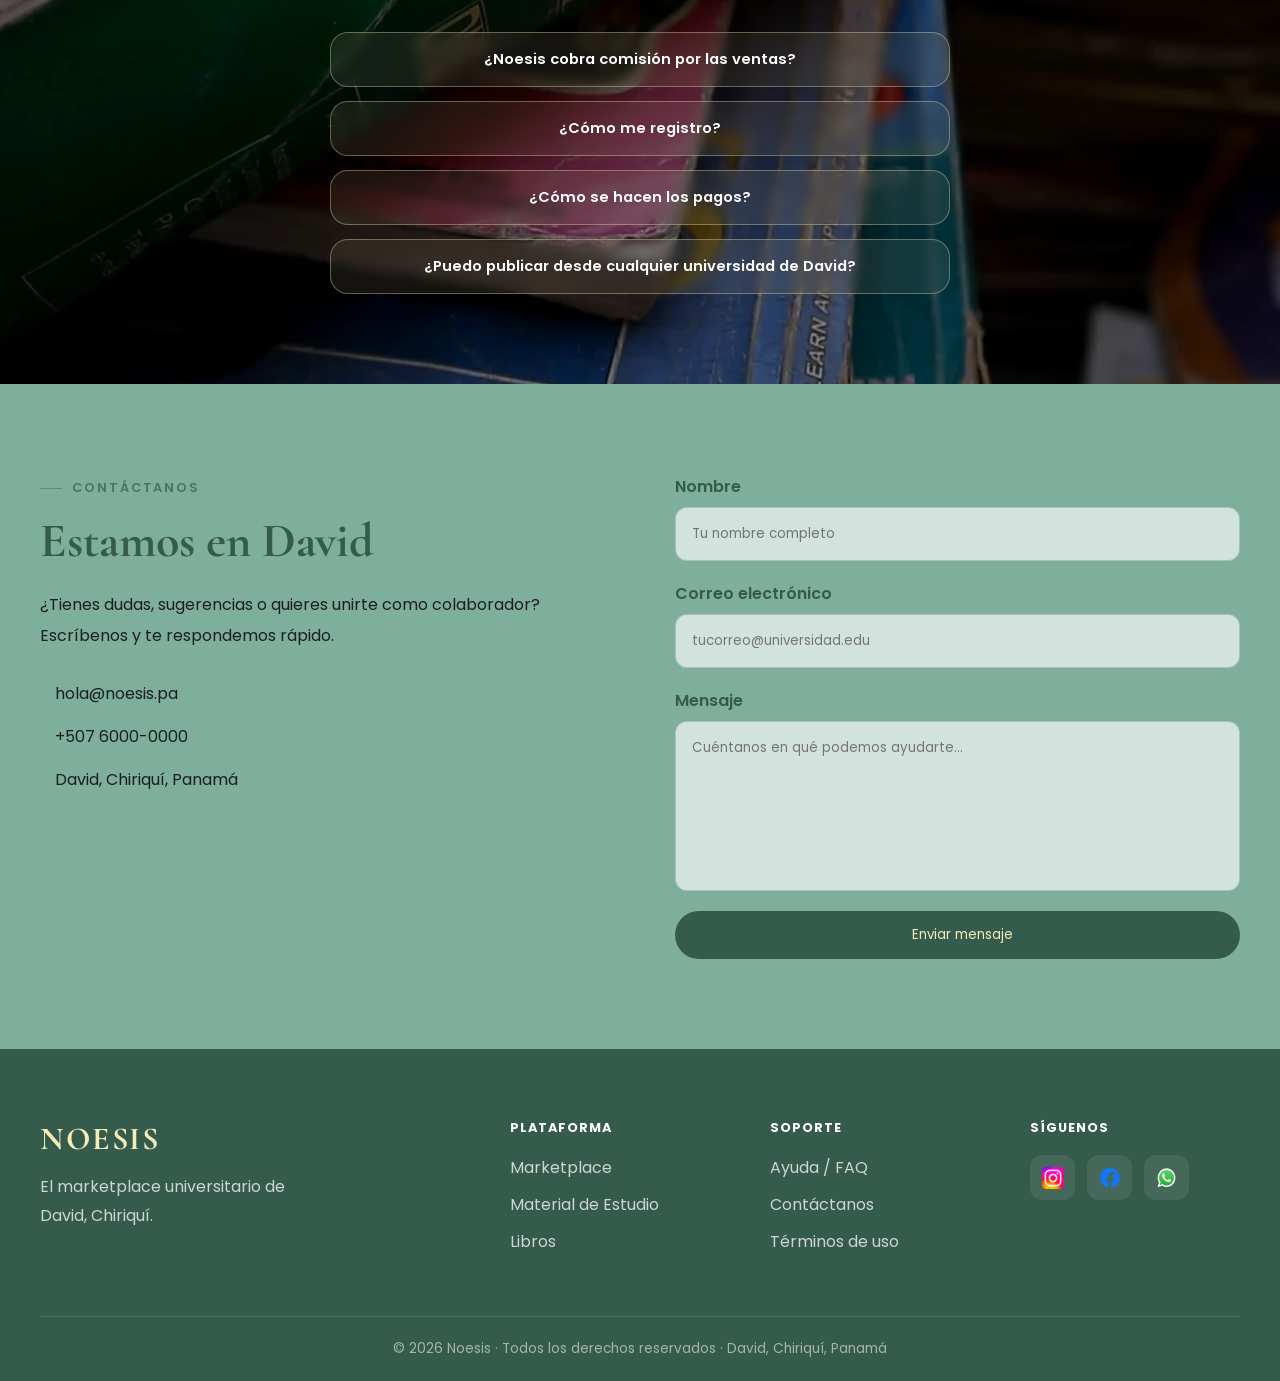
==== commit ddea72c6: "Fix link case for 'Libros' in footer Updated link to 'Libros' to point to 'Books.html' instead of 'b" ====
--- a/index.html
+++ b/index.html
@@ -330,7 +330,7 @@
 <ul>
 <li><a data-i18n="footer_marketplace" href="marketplace.html">Marketplace</a></li>
 <li><a data-i18n="footer_material" href="Study.html">Material de Estudio</a></li>
-<li><a data-i18n="footer_books" href="books.html">Libros</a></li>
+<li><a data-i18n="footer_books" href="Books.html">Libros</a></li>
 </ul>
 </div>
 <div class="footer-links">
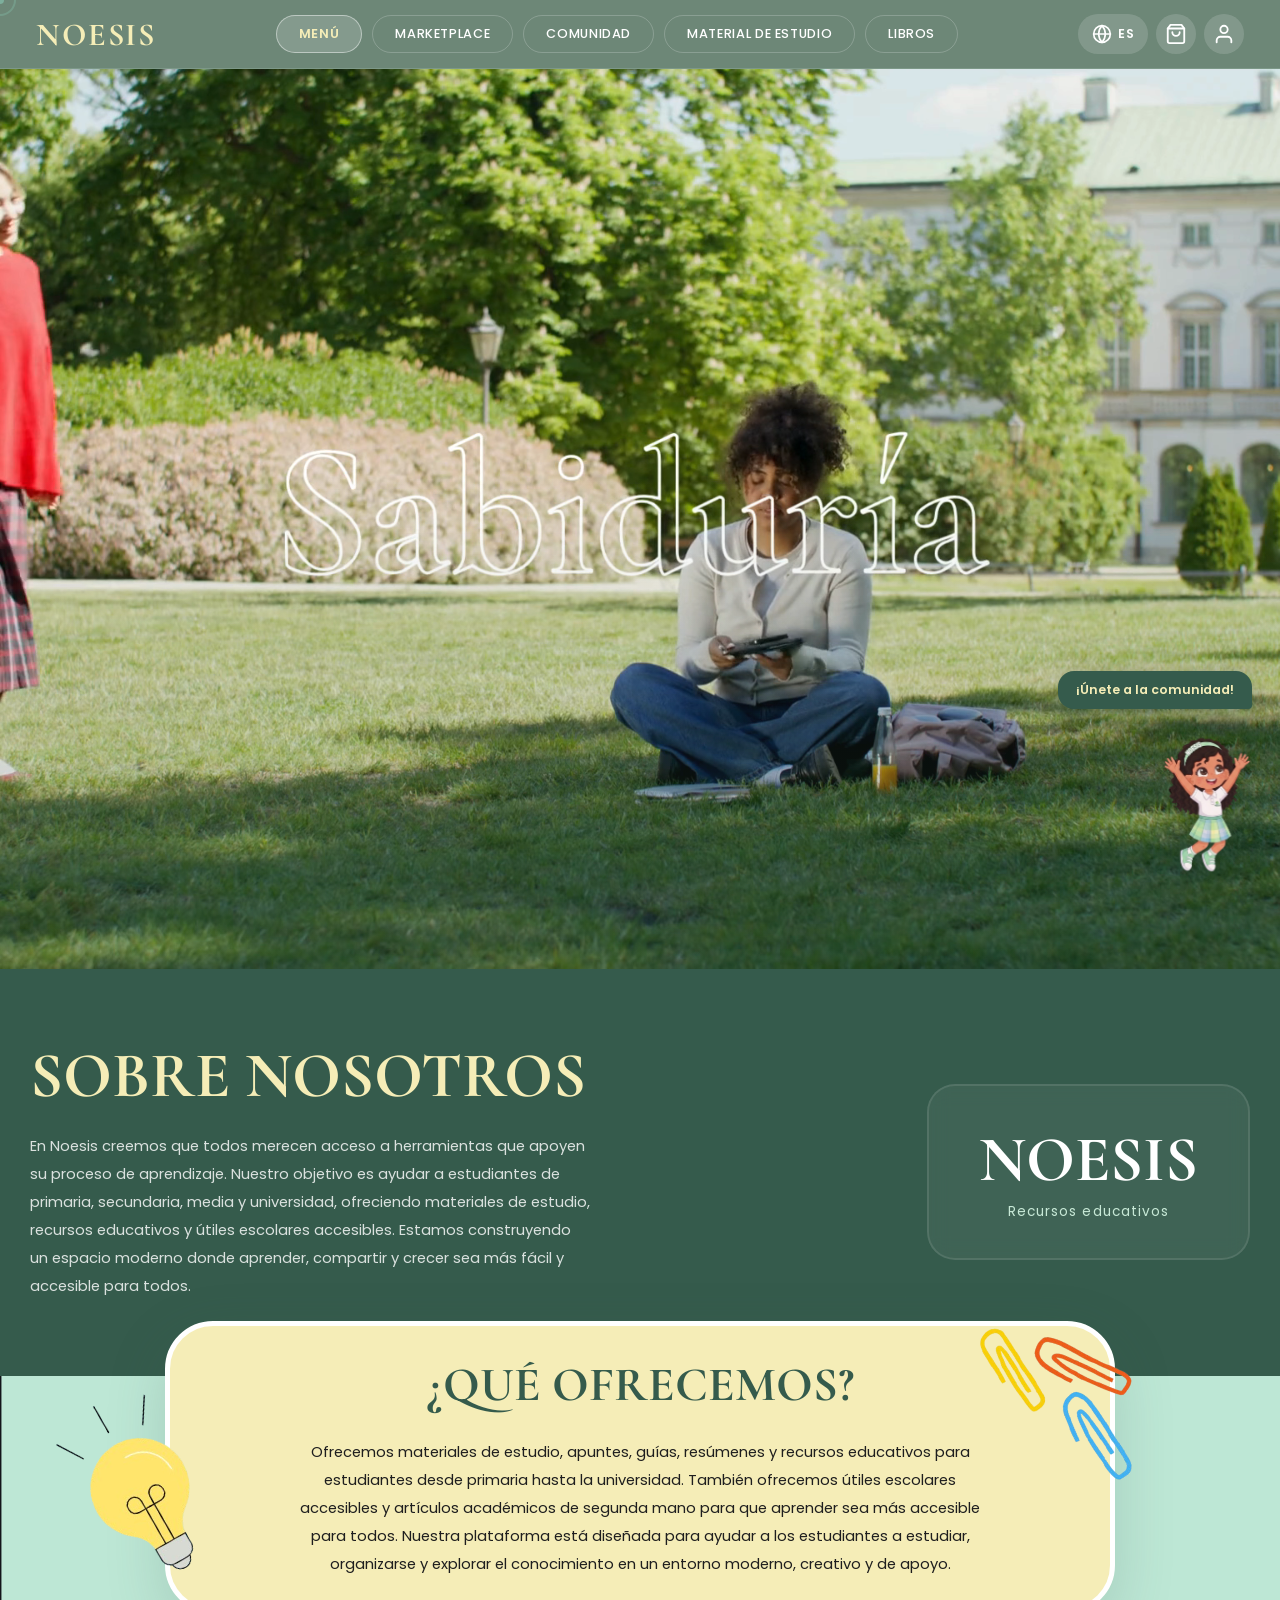
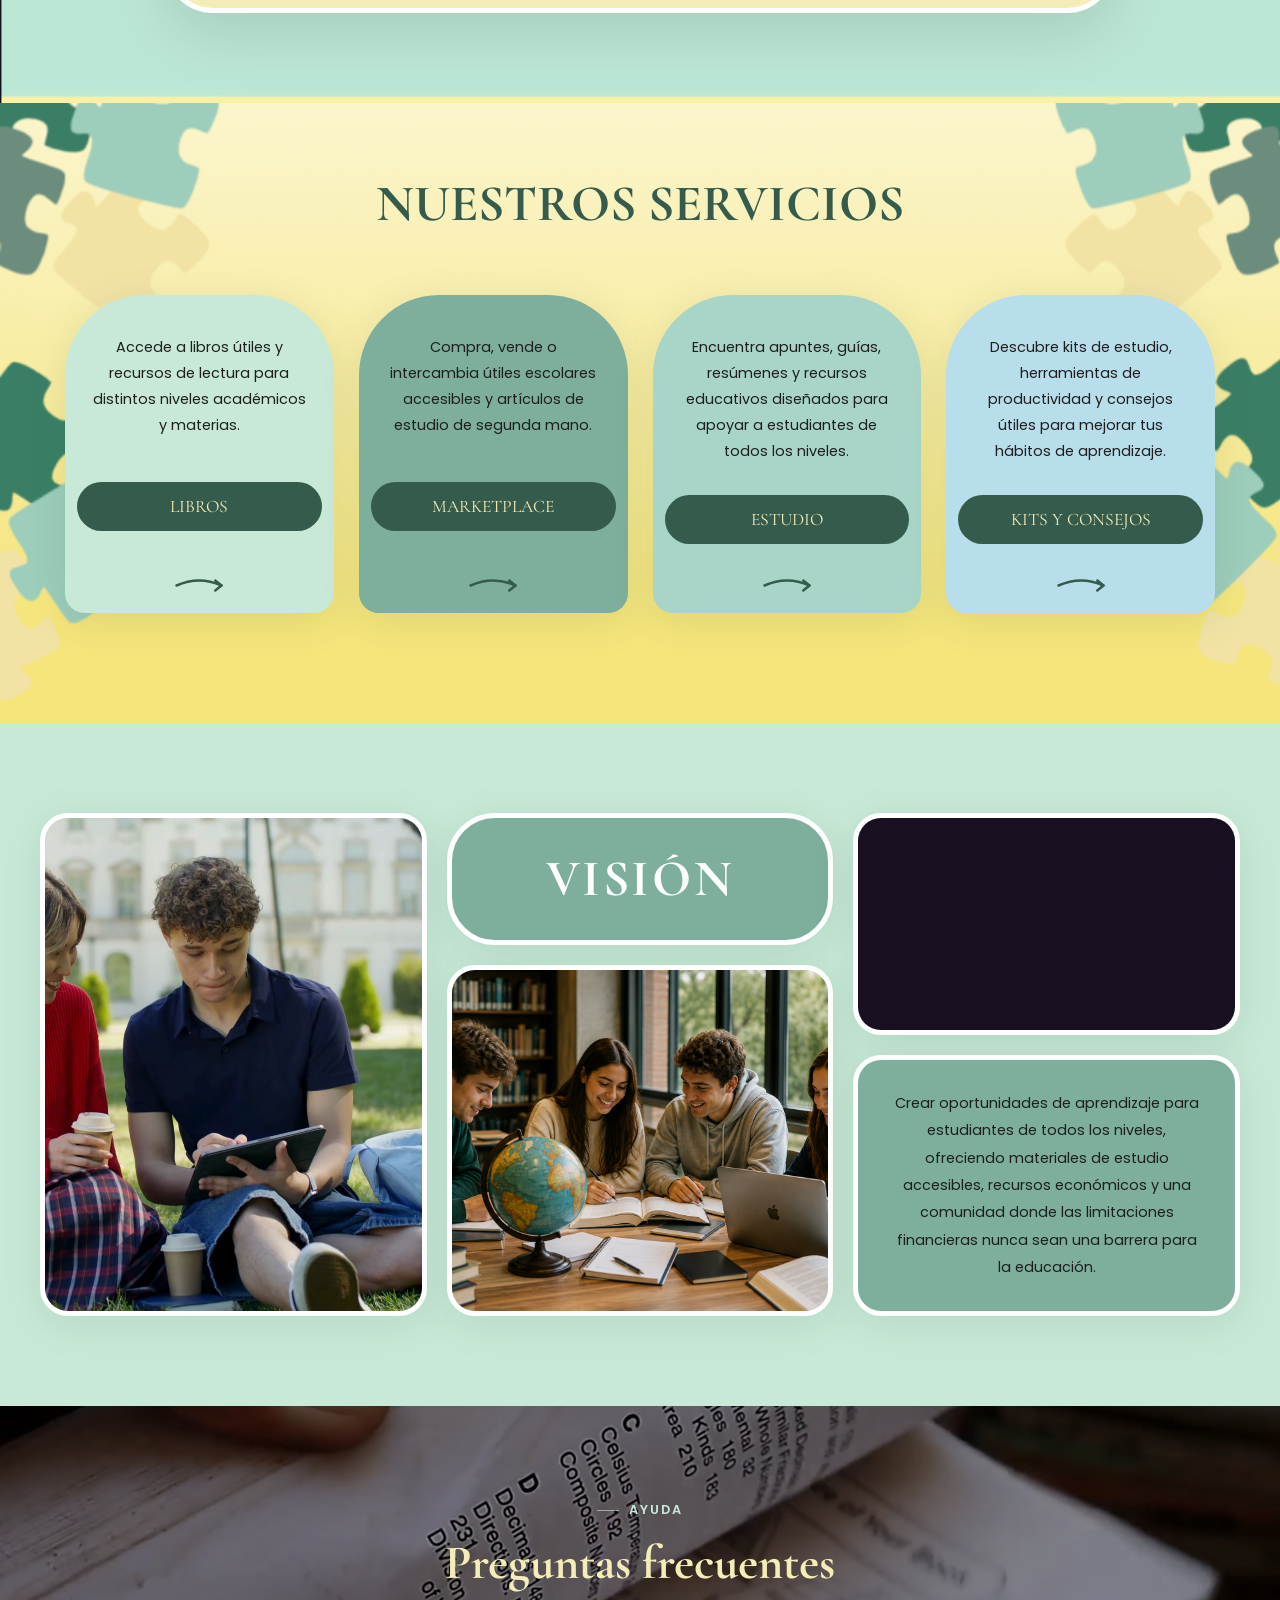
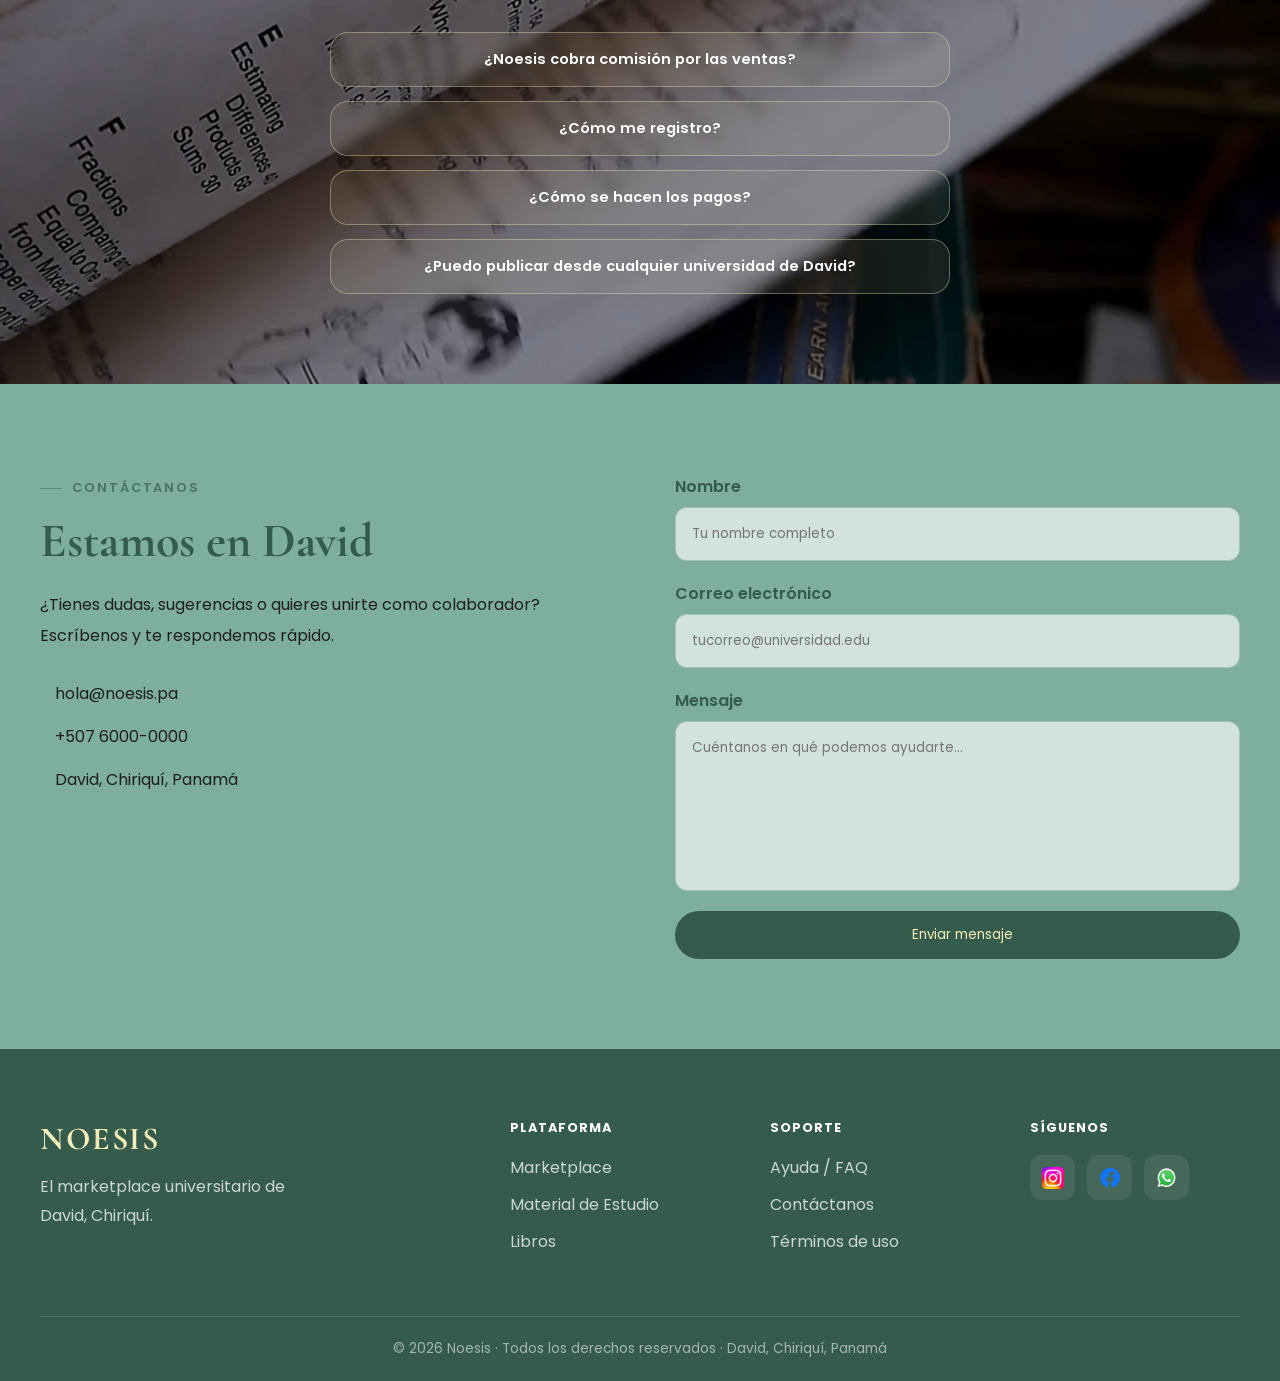
==== commit ace2e2fe: "Update index.html" ====
--- a/index.html
+++ b/index.html
@@ -330,7 +330,7 @@
 <ul>
 <li><a data-i18n="footer_marketplace" href="marketplace.html">Marketplace</a></li>
 <li><a data-i18n="footer_material" href="Study.html">Material de Estudio</a></li>
-<li><a data-i18n="footer_books" href="Books.html">Libros</a></li>
+<li><a data-i18n="footer_Books" href="Books.html">Libros</a></li>
 </ul>
 </div>
 <div class="footer-links">
